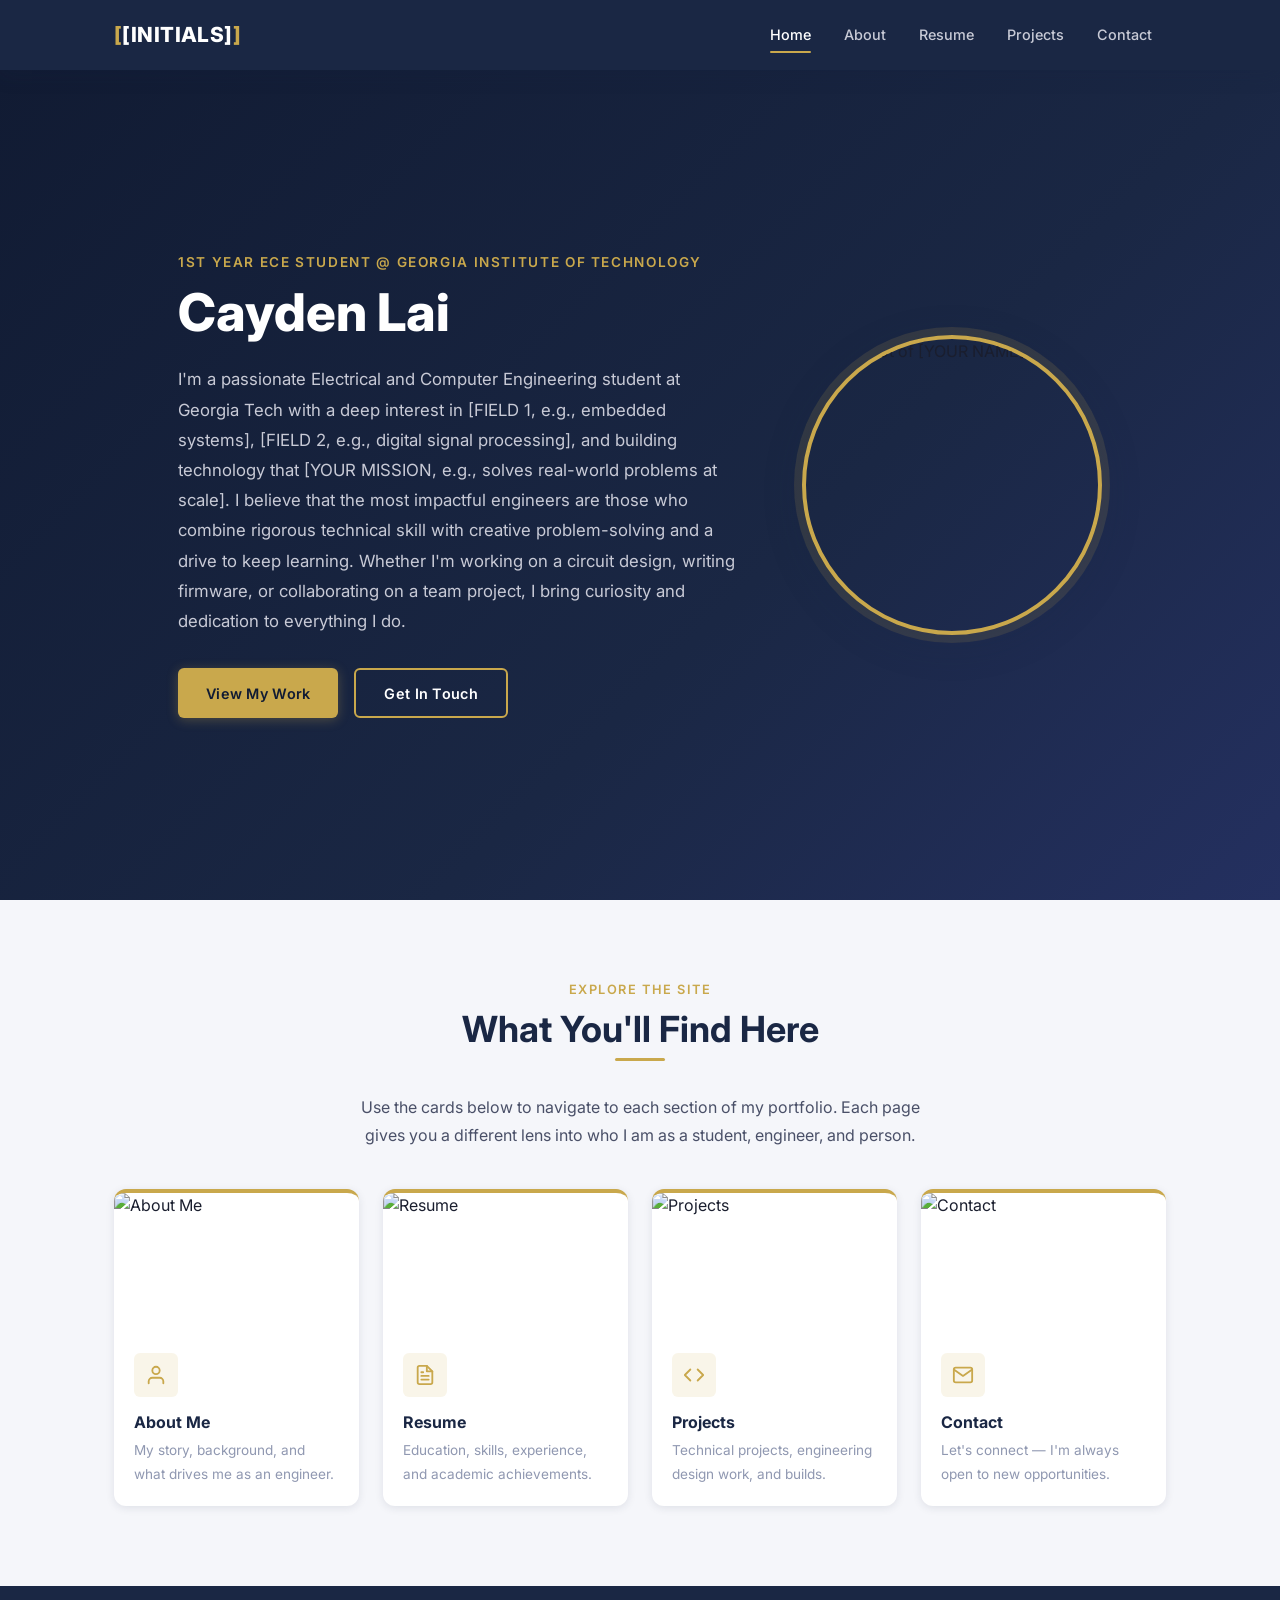
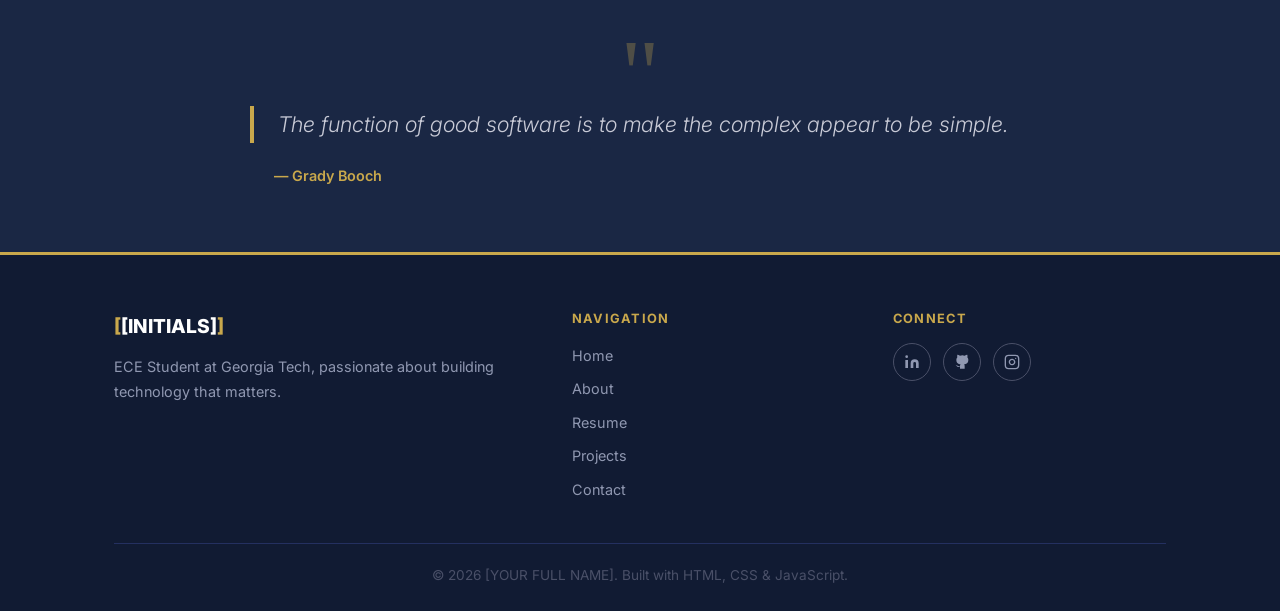
==== index.html @ 7c080c17 "Add personal info" ====
<!DOCTYPE html>
<html lang="en">
<head>
  <meta charset="UTF-8">
  <meta name="viewport" content="width=device-width, initial-scale=1.0">
  <meta name="description" content="[YOUR NAME] — Georgia Tech ECE Student Portfolio">
  <title>Home | [YOUR NAME]</title>
  <link rel="preconnect" href="https://fonts.googleapis.com">
  <link rel="preconnect" href="https://fonts.gstatic.com" crossorigin>
  <link href="https://fonts.googleapis.com/css2?family=Inter:wght@300;400;500;600;700;800&display=swap" rel="stylesheet">
  <link rel="stylesheet" href="styles.css">
</head>
<body>

  <!-- ========================================================
       HEADER / NAV (same on every page)
  ======================================================== -->
  <header class="site-header">
    <div class="container">
      <a href="index.html" class="nav-logo">
        <span class="logo-bracket">[</span>[INITIALS]<span class="logo-bracket">]</span>
      </a>
      <nav class="nav-menu" id="nav-menu" aria-label="Main navigation">
        <ul>
          <li><a href="index.html" class="active">Home</a></li>
          <li><a href="about.html">About</a></li>
          <li><a href="resume.html">Resume</a></li>
          <li><a href="projects.html">Projects</a></li>
          <li><a href="contact.html">Contact</a></li>
        </ul>
      </nav>
      <button class="hamburger-btn" id="hamburger-btn" aria-label="Toggle navigation" aria-expanded="false">
        <span></span>
        <span></span>
        <span></span>
      </button>
    </div>
  </header>

  <main>

    <!-- ========================================================
         HERO SECTION
    ======================================================== -->
    <section class="hero" aria-label="Introduction">
      <div class="container">
        <div class="hero-inner">

          <div class="hero-content reveal">
            <span class="eyebrow">1st Year ECE Student @ Georgia Institute of Technology</span>
            <h1>Cayden Lai</h1>
            <p class="hero-desc">
              I'm a passionate Electrical and Computer Engineering student at Georgia Tech with a deep interest in [FIELD 1, e.g., embedded systems], [FIELD 2, e.g., digital signal processing], and building technology that [YOUR MISSION, e.g., solves real-world problems at scale]. I believe that the most impactful engineers are those who combine rigorous technical skill with creative problem-solving and a drive to keep learning. Whether I'm working on a circuit design, writing firmware, or collaborating on a team project, I bring curiosity and dedication to everything I do.
            </p>
            <div class="hero-buttons">
              <a href="projects.html" class="btn-primary">View My Work</a>
              <a href="contact.html" class="btn-outline">Get In Touch</a>
            </div>
          </div>

          <div class="hero-image-wrap reveal">
            <!-- Replace the src below with your actual headshot photo -->
            <img
              src="https://placehold.co/320x320/1a2744/c9a84c?text=Photo"
              alt="Headshot of [YOUR NAME]"
              class="hero-headshot"
              width="300"
              height="300"
            >
          </div>

        </div>
      </div>
    </section>

    <!-- ========================================================
         QUICK NAV — Visual Table of Contents
    ======================================================== -->
    <section class="quick-nav section" aria-label="Site navigation overview">
      <div class="container">
        <div class="text-center">
          <span class="eyebrow">Explore the Site</span>
          <h2 class="section-title centered">What You'll Find Here</h2>
          <p style="max-width:560px; margin: 0 auto 0.5rem;">
            Use the cards below to navigate to each section of my portfolio. Each page gives you a different lens into who I am as a student, engineer, and person.
          </p>
        </div>

        <div class="quick-nav-grid">

          <a href="about.html" class="quick-nav-card reveal">
            <img src="https://placehold.co/400x200/1a2744/c9a84c?text=About+Me" alt="About Me" loading="lazy">
            <div class="quick-nav-card-body">
              <div class="card-icon">
                <svg viewBox="0 0 24 24" fill="none" stroke="currentColor" stroke-width="2" stroke-linecap="round" stroke-linejoin="round" aria-hidden="true">
                  <path d="M20 21v-2a4 4 0 0 0-4-4H8a4 4 0 0 0-4 4v2"/>
                  <circle cx="12" cy="7" r="4"/>
                </svg>
              </div>
              <h3>About Me</h3>
              <p>My story, background, and what drives me as an engineer.</p>
            </div>
          </a>

          <a href="resume.html" class="quick-nav-card reveal">
            <img src="https://placehold.co/400x200/c9a84c/1a2744?text=Resume" alt="Resume" loading="lazy">
            <div class="quick-nav-card-body">
              <div class="card-icon">
                <svg viewBox="0 0 24 24" fill="none" stroke="currentColor" stroke-width="2" stroke-linecap="round" stroke-linejoin="round" aria-hidden="true">
                  <path d="M14 2H6a2 2 0 0 0-2 2v16a2 2 0 0 0 2 2h12a2 2 0 0 0 2-2V8z"/>
                  <polyline points="14 2 14 8 20 8"/>
                  <line x1="16" y1="13" x2="8" y2="13"/>
                  <line x1="16" y1="17" x2="8" y2="17"/>
                  <polyline points="10 9 9 9 8 9"/>
                </svg>
              </div>
              <h3>Resume</h3>
              <p>Education, skills, experience, and academic achievements.</p>
            </div>
          </a>

          <a href="projects.html" class="quick-nav-card reveal">
            <img src="https://placehold.co/400x200/1a2744/c9a84c?text=Projects" alt="Projects" loading="lazy">
            <div class="quick-nav-card-body">
              <div class="card-icon">
                <svg viewBox="0 0 24 24" fill="none" stroke="currentColor" stroke-width="2" stroke-linecap="round" stroke-linejoin="round" aria-hidden="true">
                  <polyline points="16 18 22 12 16 6"/>
                  <polyline points="8 6 2 12 8 18"/>
                </svg>
              </div>
              <h3>Projects</h3>
              <p>Technical projects, engineering design work, and builds.</p>
            </div>
          </a>

          <a href="contact.html" class="quick-nav-card reveal">
            <img src="https://placehold.co/400x200/c9a84c/1a2744?text=Contact" alt="Contact" loading="lazy">
            <div class="quick-nav-card-body">
              <div class="card-icon">
                <svg viewBox="0 0 24 24" fill="none" stroke="currentColor" stroke-width="2" stroke-linecap="round" stroke-linejoin="round" aria-hidden="true">
                  <path d="M4 4h16c1.1 0 2 .9 2 2v12c0 1.1-.9 2-2 2H4c-1.1 0-2-.9-2-2V6c0-1.1.9-2 2-2z"/>
                  <polyline points="22,6 12,13 2,6"/>
                </svg>
              </div>
              <h3>Contact</h3>
              <p>Let's connect — I'm always open to new opportunities.</p>
            </div>
          </a>

        </div>
      </div>
    </section>

    <!-- ========================================================
         QUOTE SECTION
         Replace the quote below with your own favorite quote.
    ======================================================== -->
    <section class="quote-section" aria-label="Inspirational quote">
      <div class="container">
        <div class="quote-wrap reveal">
          <span class="quote-mark">"</span>
          <blockquote>
            <!-- [REPLACE WITH YOUR FAVORITE QUOTE] -->
            The function of good software is to make the complex appear to be simple.
          </blockquote>
          <!-- [REPLACE WITH QUOTE AUTHOR] -->
          <p class="quote-attribution">— Grady Booch</p>
        </div>
      </div>
    </section>

  </main>

  <!-- ========================================================
       FOOTER (same on every page)
  ======================================================== -->
  <footer class="site-footer">
    <div class="container">
      <div class="footer-grid">

        <div>
          <a href="index.html" class="footer-logo">
            <span style="color:var(--gold)">[</span>[INITIALS]<span style="color:var(--gold)">]</span>
          </a>
          <p class="footer-tagline">
            ECE Student at Georgia Tech, passionate about building technology that matters.
          </p>
        </div>

        <div class="footer-col">
          <h4>Navigation</h4>
          <ul>
            <li><a href="index.html">Home</a></li>
            <li><a href="about.html">About</a></li>
            <li><a href="resume.html">Resume</a></li>
            <li><a href="projects.html">Projects</a></li>
            <li><a href="contact.html">Contact</a></li>
          </ul>
        </div>

        <div class="footer-col">
          <h4>Connect</h4>
          <div class="footer-social-row">
            <!-- Replace # with your actual profile URLs -->
            <a href="https://linkedin.com/in/[LINKEDIN-HANDLE]" aria-label="LinkedIn Profile" target="_blank" rel="noopener">
              <svg viewBox="0 0 24 24" fill="currentColor" aria-hidden="true">
                <path d="M16 8a6 6 0 0 1 6 6v7h-4v-7a2 2 0 0 0-2-2 2 2 0 0 0-2 2v7h-4v-7a6 6 0 0 1 6-6z"/>
                <rect x="2" y="9" width="4" height="12"/>
                <circle cx="4" cy="4" r="2"/>
              </svg>
            </a>
            <a href="https://github.com/[GITHUB-USERNAME]" aria-label="GitHub Profile" target="_blank" rel="noopener">
              <svg viewBox="0 0 24 24" fill="currentColor" aria-hidden="true">
                <path d="M9 19c-5 1.5-5-2.5-7-3m14 6v-3.87a3.37 3.37 0 0 0-.94-2.61c3.14-.35 6.44-1.54 6.44-7A5.44 5.44 0 0 0 20 4.77 5.07 5.07 0 0 0 19.91 1S18.73.65 16 2.48a13.38 13.38 0 0 0-7 0C6.27.65 5.09 1 5.09 1A5.07 5.07 0 0 0 5 4.77a5.44 5.44 0 0 0-1.5 3.78c0 5.42 3.3 6.61 6.44 7A3.37 3.37 0 0 0 9 18.13V22"/>
              </svg>
            </a>
            <a href="https://instagram.com/[INSTAGRAM-HANDLE]" aria-label="Instagram Profile" target="_blank" rel="noopener">
              <svg viewBox="0 0 24 24" fill="none" stroke="currentColor" stroke-width="2" stroke-linecap="round" stroke-linejoin="round" aria-hidden="true">
                <rect x="2" y="2" width="20" height="20" rx="5" ry="5"/>
                <path d="M16 11.37A4 4 0 1 1 12.63 8 4 4 0 0 1 16 11.37z"/>
                <line x1="17.5" y1="6.5" x2="17.51" y2="6.5"/>
              </svg>
            </a>
          </div>
        </div>

      </div>
      <div class="footer-bottom">
        <p>&copy; <span id="footer-year"></span> [YOUR FULL NAME]. Built with HTML, CSS &amp; JavaScript.</p>
      </div>
    </div>
  </footer>

  <script src="script.js"></script>
</body>
</html>
---- styles.css ----
/* ============================================================
   ECE ePortfolio — styles.css
   Georgia Tech Navy + Gold Theme
   ============================================================ */

/* ============================================================
   1. RESET & BASE
   ============================================================ */
*, *::before, *::after {
  box-sizing: border-box;
  margin: 0;
  padding: 0;
}

html {
  scroll-behavior: smooth;
}

body {
  font-family: var(--font-main);
  background-color: var(--off-white);
  color: var(--text-dark);
  line-height: 1.6;
  font-size: 16px;
  -webkit-font-smoothing: antialiased;
}

img {
  max-width: 100%;
  display: block;
}

a {
  text-decoration: none;
  color: inherit;
}

ul {
  list-style: none;
}

button {
  cursor: pointer;
  border: none;
  background: none;
  font-family: var(--font-main);
}

/* ============================================================
   2. CSS CUSTOM PROPERTIES
   ============================================================ */
:root {
  --navy:       #1a2744;
  --navy-dark:  #111b33;
  --navy-light: #243060;
  --gold:       #c9a84c;
  --gold-light: #e2c06e;
  --gold-dark:  #a8892e;
  --white:      #ffffff;
  --off-white:  #f5f6fa;
  --gray-100:   #e8e9ef;
  --gray-300:   #c8cad6;
  --gray-400:   #9098b1;
  --gray-700:   #4a5068;
  --text-dark:  #1a1e2e;
  --error:      #d94f4f;
  --success:    #2e9e6b;

  --font-main:  'Inter', sans-serif;

  --shadow-sm:  0 2px 8px rgba(26, 39, 68, 0.10);
  --shadow-md:  0 4px 20px rgba(26, 39, 68, 0.15);
  --shadow-lg:  0 8px 40px rgba(26, 39, 68, 0.20);

  --radius-sm:  6px;
  --radius-md:  12px;
  --radius-lg:  20px;

  --transition: 0.25s ease;
  --max-width:  1100px;
  --header-h:   70px;
}

/* ============================================================
   3. TYPOGRAPHY SCALE
   ============================================================ */
h1, h2, h3, h4, h5, h6 {
  font-family: var(--font-main);
  line-height: 1.2;
  color: var(--navy);
  font-weight: 700;
}

h1 { font-size: clamp(2rem, 5vw, 3.25rem); }
h2 { font-size: clamp(1.5rem, 3vw, 2.25rem); }
h3 { font-size: clamp(1.2rem, 2.5vw, 1.6rem); }
h4 { font-size: 1.1rem; }

p {
  color: var(--gray-700);
  line-height: 1.75;
  margin-bottom: 1rem;
}

p:last-child { margin-bottom: 0; }

strong { color: var(--navy); font-weight: 600; }

small { font-size: 0.85rem; color: var(--gray-400); }

.eyebrow {
  font-size: 0.8rem;
  font-weight: 600;
  letter-spacing: 0.12em;
  text-transform: uppercase;
  color: var(--gold);
  display: block;
  margin-bottom: 0.5rem;
}

.section-title {
  position: relative;
  display: inline-block;
  padding-bottom: 0.6rem;
  margin-bottom: 2rem;
}

.section-title::after {
  content: '';
  position: absolute;
  left: 0;
  bottom: 0;
  width: 50px;
  height: 3px;
  background: var(--gold);
  border-radius: 2px;
}

.section-title.centered {
  display: block;
  text-align: center;
}

.section-title.centered::after {
  left: 50%;
  transform: translateX(-50%);
}

/* ============================================================
   4. LAYOUT UTILITIES
   ============================================================ */
.container {
  max-width: var(--max-width);
  margin: 0 auto;
  padding: 0 1.5rem;
}

.section {
  padding: 5rem 0;
}

.section-alt {
  background: var(--white);
}

.grid-2 {
  display: grid;
  grid-template-columns: repeat(2, 1fr);
  gap: 2rem;
}

.grid-3 {
  display: grid;
  grid-template-columns: repeat(3, 1fr);
  gap: 2rem;
}

.grid-4 {
  display: grid;
  grid-template-columns: repeat(4, 1fr);
  gap: 1.5rem;
}

.flex-center {
  display: flex;
  align-items: center;
  justify-content: center;
}

.text-center { text-align: center; }
.mt-1 { margin-top: 0.5rem; }
.mt-2 { margin-top: 1rem; }
.mt-3 { margin-top: 1.5rem; }
.mt-4 { margin-top: 2rem; }
.mb-2 { margin-bottom: 1rem; }
.mb-3 { margin-bottom: 1.5rem; }
.mb-4 { margin-bottom: 2rem; }

/* ============================================================
   5. HEADER & NAV
   ============================================================ */
.site-header {
  position: sticky;
  top: 0;
  z-index: 1000;
  background: var(--navy);
  height: var(--header-h);
  box-shadow: var(--shadow-md);
}

.site-header .container {
  display: flex;
  align-items: center;
  justify-content: space-between;
  height: 100%;
}

.nav-logo {
  font-size: 1.3rem;
  font-weight: 800;
  color: var(--white);
  letter-spacing: 0.02em;
}

.nav-logo .logo-bracket {
  color: var(--gold);
}

.nav-menu ul {
  display: flex;
  gap: 0.25rem;
}

.nav-menu a {
  display: block;
  padding: 0.5rem 0.9rem;
  color: var(--gray-300);
  font-size: 0.9rem;
  font-weight: 500;
  border-radius: var(--radius-sm);
  transition: color var(--transition), background var(--transition);
  position: relative;
}

.nav-menu a::after {
  content: '';
  position: absolute;
  bottom: 2px;
  left: 0.9rem;
  right: 0.9rem;
  height: 2px;
  background: var(--gold);
  transform: scaleX(0);
  transition: transform var(--transition);
  border-radius: 1px;
}

.nav-menu a:hover {
  color: var(--white);
}

.nav-menu a:hover::after,
.nav-menu a.active::after {
  transform: scaleX(1);
}

.nav-menu a.active {
  color: var(--white);
}

/* ============================================================
   6. HAMBURGER MENU
   ============================================================ */
.hamburger-btn {
  display: none;
  flex-direction: column;
  justify-content: center;
  gap: 5px;
  width: 38px;
  height: 38px;
  padding: 6px;
  border-radius: var(--radius-sm);
  transition: background var(--transition);
}

.hamburger-btn:hover {
  background: var(--navy-light);
}

.hamburger-btn span {
  display: block;
  width: 100%;
  height: 2px;
  background: var(--white);
  border-radius: 2px;
  transition: transform var(--transition), opacity var(--transition);
  transform-origin: center;
}

.hamburger-btn.is-active span:nth-child(1) {
  transform: translateY(7px) rotate(45deg);
}

.hamburger-btn.is-active span:nth-child(2) {
  opacity: 0;
  transform: scaleX(0);
}

.hamburger-btn.is-active span:nth-child(3) {
  transform: translateY(-7px) rotate(-45deg);
}

/* ============================================================
   7. FOOTER
   ============================================================ */
.site-footer {
  background: var(--navy-dark);
  border-top: 3px solid var(--gold);
  padding: 3.5rem 0 1.5rem;
  color: var(--gray-300);
}

.footer-grid {
  display: grid;
  grid-template-columns: 1.5fr 1fr 1fr;
  gap: 3rem;
  margin-bottom: 2.5rem;
}

.footer-logo {
  font-size: 1.2rem;
  font-weight: 800;
  color: var(--white);
  margin-bottom: 0.75rem;
  display: block;
}

.footer-tagline {
  font-size: 0.9rem;
  color: var(--gray-400);
  margin-bottom: 0;
}

.footer-col h4 {
  color: var(--gold);
  font-size: 0.8rem;
  letter-spacing: 0.1em;
  text-transform: uppercase;
  margin-bottom: 1rem;
}

.footer-col ul {
  display: flex;
  flex-direction: column;
  gap: 0.5rem;
}

.footer-col ul a {
  color: var(--gray-400);
  font-size: 0.9rem;
  transition: color var(--transition);
}

.footer-col ul a:hover {
  color: var(--gold);
}

.footer-social-row {
  display: flex;
  gap: 0.75rem;
}

.footer-social-row a {
  width: 38px;
  height: 38px;
  border-radius: 50%;
  border: 1px solid var(--gray-700);
  display: flex;
  align-items: center;
  justify-content: center;
  color: var(--gray-400);
  transition: border-color var(--transition), color var(--transition), background var(--transition), transform var(--transition);
}

.footer-social-row a:hover {
  border-color: var(--gold);
  color: var(--gold);
  transform: translateY(-2px);
}

.footer-social-row svg {
  width: 16px;
  height: 16px;
}

.footer-bottom {
  border-top: 1px solid var(--navy-light);
  padding-top: 1.25rem;
  text-align: center;
  font-size: 0.85rem;
  color: var(--gray-400);
}

/* ============================================================
   8. BUTTONS
   ============================================================ */
.btn-primary,
.btn-outline,
.btn-ghost {
  display: inline-flex;
  align-items: center;
  gap: 0.5rem;
  padding: 0.7rem 1.75rem;
  font-size: 0.9rem;
  font-weight: 600;
  border-radius: var(--radius-sm);
  transition: all var(--transition);
  letter-spacing: 0.02em;
}

.btn-primary {
  background: var(--gold);
  color: var(--navy-dark);
  box-shadow: 0 2px 12px rgba(201, 168, 76, 0.3);
}

.btn-primary:hover {
  background: var(--gold-light);
  transform: translateY(-2px);
  box-shadow: 0 4px 20px rgba(201, 168, 76, 0.4);
}

.btn-outline {
  background: transparent;
  color: var(--white);
  border: 2px solid var(--gold);
}

.btn-outline:hover {
  background: var(--gold);
  color: var(--navy-dark);
  transform: translateY(-2px);
}

.btn-outline.dark {
  color: var(--navy);
  border-color: var(--navy);
}

.btn-outline.dark:hover {
  background: var(--navy);
  color: var(--white);
}

.btn-ghost {
  background: transparent;
  color: var(--gold);
  padding-left: 0;
  padding-right: 0;
}

.btn-ghost:hover {
  color: var(--gold-light);
}

.btn-disabled {
  display: inline-flex;
  align-items: center;
  gap: 0.5rem;
  padding: 0.7rem 1.75rem;
  font-size: 0.9rem;
  font-weight: 600;
  border-radius: var(--radius-sm);
  background: var(--gray-100);
  color: var(--gray-400);
  cursor: not-allowed;
}

/* ============================================================
   9. PAGE SUB-HERO (inner pages)
   ============================================================ */
.page-hero {
  background: linear-gradient(135deg, var(--navy-dark) 0%, var(--navy) 60%, var(--navy-light) 100%);
  padding: 4.5rem 0 3.5rem;
  text-align: center;
}

.page-hero h1 {
  color: var(--white);
  margin-bottom: 0.75rem;
}

.page-hero .subtitle {
  color: var(--gray-300);
  font-size: 1.1rem;
  max-width: 600px;
  margin: 0 auto 1.5rem;
}

.breadcrumb {
  font-size: 0.85rem;
  color: var(--gray-400);
  margin-bottom: 1rem;
}

.breadcrumb a {
  color: var(--gold);
  transition: color var(--transition);
}

.breadcrumb a:hover { color: var(--gold-light); }

/* ============================================================
   10. HERO SECTION (homepage)
   ============================================================ */
.hero {
  background: linear-gradient(135deg, var(--navy-dark) 0%, var(--navy) 60%, var(--navy-light) 100%);
  min-height: calc(100vh - var(--header-h));
  display: flex;
  align-items: center;
  padding: 5rem 0;
}

.hero-inner {
  display: grid;
  grid-template-columns: 1fr auto;
  gap: 4rem;
  align-items: center;
}

.hero-content .eyebrow {
  font-size: 0.85rem;
}

.hero-content h1 {
  color: var(--white);
  margin-bottom: 1.25rem;
  font-weight: 800;
}

.hero-content .hero-desc {
  color: var(--gray-300);
  font-size: 1.05rem;
  max-width: 560px;
  margin-bottom: 2rem;
  line-height: 1.8;
}

.hero-buttons {
  display: flex;
  gap: 1rem;
  flex-wrap: wrap;
}

.hero-image-wrap {
  flex-shrink: 0;
}

.hero-headshot {
  width: 300px;
  height: 300px;
  border-radius: 50%;
  border: 4px solid var(--gold);
  box-shadow: var(--shadow-lg), 0 0 0 8px rgba(201, 168, 76, 0.15);
  object-fit: cover;
}

/* ============================================================
   11. CARDS
   ============================================================ */
.card {
  background: var(--white);
  border-radius: var(--radius-md);
  box-shadow: var(--shadow-sm);
  overflow: hidden;
  transition: transform var(--transition), box-shadow var(--transition);
}

.card:hover {
  transform: translateY(-5px);
  box-shadow: var(--shadow-md);
}

.card-top-accent {
  border-top: 4px solid var(--gold);
}

.card-img {
  width: 100%;
  height: 180px;
  object-fit: cover;
}

.card-body {
  padding: 1.5rem;
}

.card-icon {
  width: 44px;
  height: 44px;
  background: rgba(201, 168, 76, 0.12);
  border-radius: var(--radius-sm);
  display: flex;
  align-items: center;
  justify-content: center;
  margin-bottom: 1rem;
}

.card-icon svg {
  width: 22px;
  height: 22px;
  color: var(--gold);
}

.card h3 {
  margin-bottom: 0.5rem;
  font-size: 1.1rem;
}

.card p {
  font-size: 0.9rem;
  margin-bottom: 1rem;
}

.card-link {
  font-size: 0.875rem;
  font-weight: 600;
  color: var(--gold);
  display: inline-flex;
  align-items: center;
  gap: 0.3rem;
  transition: gap var(--transition), color var(--transition);
}

.card-link:hover {
  gap: 0.6rem;
  color: var(--gold-dark);
}

/* Featured card — horizontal layout */
.card-featured {
  display: grid;
  grid-template-columns: 45% 55%;
  border-radius: var(--radius-md);
  overflow: hidden;
  box-shadow: var(--shadow-md);
  transition: transform var(--transition), box-shadow var(--transition);
}

.card-featured:hover {
  transform: translateY(-4px);
  box-shadow: var(--shadow-lg);
}

.card-featured .card-featured-img {
  height: 100%;
  min-height: 420px;
  object-fit: cover;
}

.card-featured .card-body {
  padding: 2.5rem;
  display: flex;
  flex-direction: column;
  justify-content: flex-start;
}

/* Tags */
.tags {
  display: flex;
  flex-wrap: wrap;
  gap: 0.5rem;
  margin: 0.75rem 0 1.25rem;
}

.tag {
  background: var(--navy);
  color: var(--gold);
  font-size: 0.75rem;
  font-weight: 600;
  padding: 0.25rem 0.65rem;
  border-radius: var(--radius-sm);
  letter-spacing: 0.03em;
}

/* ============================================================
   12. QUICK NAV (homepage)
   ============================================================ */
.quick-nav {
  padding: 5rem 0;
  background: var(--off-white);
}

.quick-nav-grid {
  display: grid;
  grid-template-columns: repeat(4, 1fr);
  gap: 1.5rem;
  margin-top: 2.5rem;
}

.quick-nav-card {
  background: var(--white);
  border-radius: var(--radius-md);
  border-top: 4px solid var(--gold);
  box-shadow: var(--shadow-sm);
  overflow: hidden;
  transition: transform var(--transition), box-shadow var(--transition);
  text-decoration: none;
  display: flex;
  flex-direction: column;
}

.quick-nav-card:hover {
  transform: translateY(-6px);
  box-shadow: var(--shadow-md);
}

.quick-nav-card img {
  width: 100%;
  height: 140px;
  object-fit: cover;
}

.quick-nav-card-body {
  padding: 1.25rem;
  flex: 1;
}

.quick-nav-card-body h3 {
  font-size: 1rem;
  margin-bottom: 0.4rem;
  color: var(--navy);
}

.quick-nav-card-body p {
  font-size: 0.85rem;
  color: var(--gray-400);
  margin: 0;
}

/* ============================================================
   13. QUOTE SECTION
   ============================================================ */
.quote-section {
  background: var(--navy);
  padding: 4rem 0;
}

.quote-wrap {
  max-width: 780px;
  margin: 0 auto;
  text-align: center;
  position: relative;
}

.quote-mark {
  font-size: 6rem;
  line-height: 0.5;
  color: var(--gold);
  opacity: 0.3;
  font-family: Georgia, serif;
  display: block;
  margin-bottom: 0.5rem;
}

.quote-wrap blockquote {
  font-size: clamp(1.05rem, 2.5vw, 1.35rem);
  font-style: italic;
  color: var(--gray-300);
  font-weight: 300;
  line-height: 1.7;
  margin-bottom: 1.25rem;
  border-left: 4px solid var(--gold);
  padding-left: 1.5rem;
  text-align: left;
}

.quote-attribution {
  color: var(--gold);
  font-size: 0.9rem;
  font-weight: 600;
  text-align: left;
  padding-left: 1.5rem;
}

/* ============================================================
   14. TIMELINE
   ============================================================ */
.timeline {
  position: relative;
  max-width: 860px;
  margin: 3rem auto 0;
  padding: 0 1rem;
}

.timeline::before {
  content: '';
  position: absolute;
  left: 50%;
  top: 0;
  bottom: 0;
  width: 2px;
  background: var(--gray-100);
  transform: translateX(-50%);
}

.timeline-item {
  display: flex;
  justify-content: flex-end;
  padding-right: calc(50% + 2.5rem);
  margin-bottom: 3rem;
  position: relative;
}

.timeline-item:nth-child(even) {
  justify-content: flex-start;
  padding-right: 0;
  padding-left: calc(50% + 2.5rem);
}

.timeline-dot {
  position: absolute;
  left: 50%;
  top: 1.25rem;
  transform: translateX(-50%);
  width: 20px;
  height: 20px;
  border-radius: 50%;
  background: var(--gold);
  border: 3px solid var(--white);
  box-shadow: 0 0 0 3px var(--gold);
  z-index: 1;
}

.timeline-card {
  background: var(--white);
  border-radius: var(--radius-md);
  padding: 1.5rem;
  box-shadow: var(--shadow-sm);
  max-width: 380px;
  width: 100%;
  transition: box-shadow var(--transition), transform var(--transition);
}

.timeline-card:hover {
  box-shadow: var(--shadow-md);
  transform: translateY(-2px);
}

.timeline-date {
  font-size: 0.8rem;
  font-weight: 700;
  color: var(--gold);
  letter-spacing: 0.05em;
  text-transform: uppercase;
  margin-bottom: 0.4rem;
}

.timeline-card h3 {
  font-size: 1rem;
  margin-bottom: 0.5rem;
  color: var(--navy);
}

.timeline-card p {
  font-size: 0.875rem;
  margin: 0;
}

/* ============================================================
   15. CAREER GOALS
   ============================================================ */
.goals-grid {
  display: grid;
  grid-template-columns: 1fr 1fr;
  gap: 2rem;
  margin-top: 2.5rem;
}

.goals-card {
  background: var(--white);
  border-radius: var(--radius-md);
  padding: 2rem;
  box-shadow: var(--shadow-sm);
  border-top: 4px solid var(--gold);
}

.goals-card.secondary {
  border-top-color: var(--navy);
}

.goals-card h3 {
  margin-bottom: 1.25rem;
  font-size: 1.15rem;
}

.goals-card ul {
  display: flex;
  flex-direction: column;
  gap: 0.75rem;
}

.goals-card ul li {
  display: flex;
  gap: 0.75rem;
  align-items: flex-start;
  font-size: 0.9rem;
  color: var(--gray-700);
  line-height: 1.6;
}

.goals-card ul li::before {
  content: '▸';
  color: var(--gold);
  font-size: 0.8rem;
  flex-shrink: 0;
  margin-top: 3px;
}

/* ============================================================
   16. ABOUT — MY STORY
   ============================================================ */
.story-grid {
  display: grid;
  grid-template-columns: 380px 1fr;
  gap: 4rem;
  align-items: start;
}

.story-img {
  width: 100%;
  border-radius: var(--radius-md);
  box-shadow: var(--shadow-md);
  position: sticky;
  top: calc(var(--header-h) + 2rem);
}

/* ============================================================
   17. RESUME LAYOUT
   ============================================================ */
.resume-download-bar {
  display: flex;
  justify-content: center;
  gap: 1rem;
  margin-top: 1.5rem;
}

.resume-paper {
  max-width: 860px;
  margin: 3rem auto;
  background: var(--white);
  border-radius: var(--radius-md);
  box-shadow: var(--shadow-md);
  padding: 3rem 3.5rem;
}

.resume-header-block {
  text-align: center;
  padding-bottom: 1.5rem;
  margin-bottom: 2rem;
  border-bottom: 2px solid var(--gray-100);
}

.resume-header-block h1 {
  font-size: 2rem;
  color: var(--navy);
  margin-bottom: 0.4rem;
}

.resume-header-block .resume-contact-line {
  font-size: 0.9rem;
  color: var(--gray-400);
  display: flex;
  gap: 1.25rem;
  justify-content: center;
  flex-wrap: wrap;
}

.resume-header-block .resume-contact-line a {
  color: var(--navy);
  transition: color var(--transition);
}

.resume-header-block .resume-contact-line a:hover {
  color: var(--gold-dark);
}

.resume-section {
  margin-bottom: 2rem;
}

.resume-section-title {
  font-size: 0.8rem;
  font-weight: 700;
  letter-spacing: 0.12em;
  text-transform: uppercase;
  color: var(--navy);
  border-bottom: 2px solid var(--navy);
  padding-bottom: 0.3rem;
  margin-bottom: 1.25rem;
}

.resume-entry {
  margin-bottom: 1.25rem;
}

.resume-entry-header {
  display: flex;
  justify-content: space-between;
  align-items: flex-start;
  margin-bottom: 0.3rem;
  flex-wrap: wrap;
  gap: 0.25rem;
}

.resume-entry-title {
  font-weight: 700;
  color: var(--navy);
  font-size: 0.95rem;
}

.resume-entry-org {
  font-weight: 500;
  color: var(--gray-700);
  font-size: 0.9rem;
}

.resume-entry-date {
  font-size: 0.85rem;
  color: var(--gray-400);
  white-space: nowrap;
}

.resume-entry ul {
  margin-top: 0.5rem;
  padding-left: 1rem;
  display: flex;
  flex-direction: column;
  gap: 0.35rem;
}

.resume-entry ul li {
  font-size: 0.875rem;
  color: var(--gray-700);
  line-height: 1.6;
  list-style: disc;
}

.skills-grid {
  display: grid;
  grid-template-columns: repeat(2, 1fr);
  gap: 0.75rem 2rem;
}

.skill-row {
  display: flex;
  gap: 0.5rem;
  font-size: 0.875rem;
}

.skill-label {
  font-weight: 600;
  color: var(--navy);
  white-space: nowrap;
  min-width: 90px;
}

.skill-value {
  color: var(--gray-700);
}

/* Sticky mobile download */
.resume-sticky-download {
  display: none;
  position: fixed;
  bottom: 1.5rem;
  right: 1.5rem;
  z-index: 100;
}

/* ============================================================
   18. FORMS
   ============================================================ */
.form-group {
  margin-bottom: 1.25rem;
}

.form-row {
  display: grid;
  grid-template-columns: 1fr 1fr;
  gap: 1rem;
}

label {
  display: block;
  font-size: 0.875rem;
  font-weight: 600;
  color: var(--navy);
  margin-bottom: 0.4rem;
}

input[type="text"],
input[type="email"],
textarea,
select {
  width: 100%;
  padding: 0.7rem 1rem;
  border: 2px solid var(--gray-100);
  border-radius: var(--radius-sm);
  font-family: var(--font-main);
  font-size: 0.9rem;
  color: var(--text-dark);
  background: var(--white);
  transition: border-color var(--transition), box-shadow var(--transition);
  outline: none;
}

input[type="text"]:focus,
input[type="email"]:focus,
textarea:focus {
  border-color: var(--gold);
  box-shadow: 0 0 0 3px rgba(201, 168, 76, 0.15);
}

input.error,
textarea.error {
  border-color: var(--error);
}

.field-error {
  color: var(--error);
  font-size: 0.8rem;
  margin-top: 0.3rem;
  display: none;
}

.field-error.visible {
  display: block;
}

textarea {
  resize: vertical;
  min-height: 140px;
}

.form-success {
  background: rgba(46, 158, 107, 0.08);
  border: 1px solid var(--success);
  border-radius: var(--radius-md);
  padding: 2rem;
  text-align: center;
}

.form-success h3 {
  color: var(--success);
  margin-bottom: 0.5rem;
}

.form-success p {
  font-size: 0.95rem;
  margin: 0;
}

.form-disclaimer {
  font-size: 0.8rem;
  color: var(--gray-400);
  font-style: italic;
  margin-bottom: 1.5rem;
  padding: 0.75rem 1rem;
  background: var(--off-white);
  border-radius: var(--radius-sm);
  border-left: 3px solid var(--gray-300);
}

/* ============================================================
   19. CONTACT PAGE
   ============================================================ */
.contact-grid {
  display: grid;
  grid-template-columns: 380px 1fr;
  gap: 4rem;
  align-items: start;
}

.contact-info-block {
  background: var(--white);
  border-radius: var(--radius-md);
  padding: 2.5rem;
  box-shadow: var(--shadow-sm);
  border-top: 4px solid var(--gold);
}

.contact-info-block h3 {
  margin-bottom: 1.5rem;
}

.contact-detail {
  display: flex;
  gap: 1rem;
  align-items: flex-start;
  margin-bottom: 1rem;
}

.contact-detail svg {
  width: 20px;
  height: 20px;
  color: var(--gold);
  flex-shrink: 0;
  margin-top: 2px;
}

.contact-detail-text {
  font-size: 0.9rem;
}

.contact-detail-label {
  font-size: 0.75rem;
  text-transform: uppercase;
  letter-spacing: 0.08em;
  color: var(--gray-400);
  font-weight: 600;
  margin-bottom: 0.1rem;
}

.contact-detail-value {
  color: var(--navy);
  font-weight: 500;
}

.contact-detail-value a {
  color: var(--navy);
  transition: color var(--transition);
}

.contact-detail-value a:hover {
  color: var(--gold-dark);
}

.social-icons-section {
  margin-top: 2rem;
  padding-top: 2rem;
  border-top: 1px solid var(--gray-100);
}

.social-icons-section h4 {
  font-size: 0.8rem;
  text-transform: uppercase;
  letter-spacing: 0.1em;
  color: var(--gray-400);
  margin-bottom: 1rem;
}

.social-icons-row {
  display: flex;
  gap: 0.75rem;
}

.social-icon-btn {
  width: 48px;
  height: 48px;
  border-radius: 50%;
  border: 2px solid var(--gray-100);
  display: flex;
  align-items: center;
  justify-content: center;
  color: var(--gray-700);
  transition: all var(--transition);
}

.social-icon-btn:hover {
  border-color: var(--gold);
  background: var(--navy);
  color: var(--white);
  transform: translateY(-3px);
  box-shadow: var(--shadow-sm);
}

.social-icon-btn svg {
  width: 20px;
  height: 20px;
}

.contact-form-block {
  background: var(--white);
  border-radius: var(--radius-md);
  padding: 2.5rem;
  box-shadow: var(--shadow-sm);
}

.contact-form-block h3 {
  margin-bottom: 1.25rem;
}

/* ============================================================
   20. PROJECTS PAGE
   ============================================================ */
.discovery-section {
  padding: 4rem 0;
  background: var(--off-white);
}

.discovery-label {
  text-align: center;
  margin-bottom: 2rem;
}

.projects-section {
  padding: 4rem 0;
  background: var(--white);
}

.project-subheading {
  font-size: 0.95rem;
  font-weight: 700;
  color: var(--navy);
  margin-top: 1.25rem;
  margin-bottom: 0.5rem;
}

.project-body p {
  font-size: 0.9rem;
}

/* ============================================================
   21. SCROLL REVEAL ANIMATIONS
   ============================================================ */
.reveal {
  opacity: 0;
  transform: translateY(24px);
  transition: opacity 0.55s ease, transform 0.55s ease;
}

.reveal.revealed {
  opacity: 1;
  transform: translateY(0);
}

.reveal-left {
  opacity: 0;
  transform: translateX(-24px);
  transition: opacity 0.55s ease, transform 0.55s ease;
}

.reveal-left.revealed {
  opacity: 1;
  transform: translateX(0);
}

/* ============================================================
   22. RESPONSIVE — 768px BREAKPOINT
   ============================================================ */
@media (max-width: 768px) {

  /* Header / hamburger */
  .hamburger-btn {
    display: flex;
  }

  .nav-menu {
    position: fixed;
    top: var(--header-h);
    left: 0;
    right: 0;
    background: var(--navy-dark);
    padding: 1.5rem;
    transform: translateY(-110%);
    opacity: 0;
    transition: transform 0.3s ease, opacity 0.3s ease;
    z-index: 999;
    border-bottom: 3px solid var(--gold);
  }

  .nav-menu.nav-open {
    transform: translateY(0);
    opacity: 1;
  }

  .nav-menu ul {
    flex-direction: column;
    gap: 0.25rem;
  }

  .nav-menu a {
    font-size: 1rem;
    padding: 0.75rem 1rem;
    border-radius: var(--radius-sm);
  }

  .nav-menu a::after { display: none; }

  /* Hero */
  .hero-inner {
    grid-template-columns: 1fr;
    text-align: center;
    gap: 2.5rem;
  }

  .hero-image-wrap {
    order: -1;
    display: flex;
    justify-content: center;
  }

  .hero-headshot {
    width: 200px;
    height: 200px;
  }

  .hero-buttons {
    justify-content: center;
  }

  .hero-content .hero-desc {
    margin: 0 auto 2rem;
  }

  /* Quick nav */
  .quick-nav-grid {
    grid-template-columns: repeat(2, 1fr);
  }

  /* Grids */
  .grid-2, .grid-3, .grid-4 {
    grid-template-columns: 1fr;
  }

  /* Story */
  .story-grid {
    grid-template-columns: 1fr;
  }

  .story-img {
    max-width: 320px;
    margin: 0 auto;
    position: static;
  }

  /* Timeline */
  .timeline::before {
    left: 18px;
  }

  .timeline-item,
  .timeline-item:nth-child(even) {
    justify-content: flex-start;
    padding-right: 0;
    padding-left: 3.5rem;
  }

  .timeline-dot {
    left: 18px;
  }

  .timeline-card {
    max-width: 100%;
  }

  /* Goals */
  .goals-grid {
    grid-template-columns: 1fr;
  }

  /* Featured card */
  .card-featured {
    grid-template-columns: 1fr;
  }

  .card-featured .card-featured-img {
    min-height: 240px;
  }

  .card-featured .card-body {
    padding: 1.75rem;
  }

  /* Resume */
  .resume-paper {
    padding: 1.5rem;
  }

  .resume-sticky-download {
    display: block;
  }

  /* Contact */
  .contact-grid {
    grid-template-columns: 1fr;
  }

  /* Footer */
  .footer-grid {
    grid-template-columns: 1fr;
    gap: 2rem;
  }

  /* Form row */
  .form-row {
    grid-template-columns: 1fr;
  }
}

/* ============================================================
   23. RESPONSIVE — 480px BREAKPOINT
   ============================================================ */
@media (max-width: 480px) {
  .quick-nav-grid {
    grid-template-columns: 1fr;
  }

  .hero-headshot {
    width: 160px;
    height: 160px;
  }

  .resume-paper {
    padding: 1.25rem 1rem;
  }

  .resume-entry-header {
    flex-direction: column;
  }

  .skills-grid {
    grid-template-columns: 1fr;
  }
}
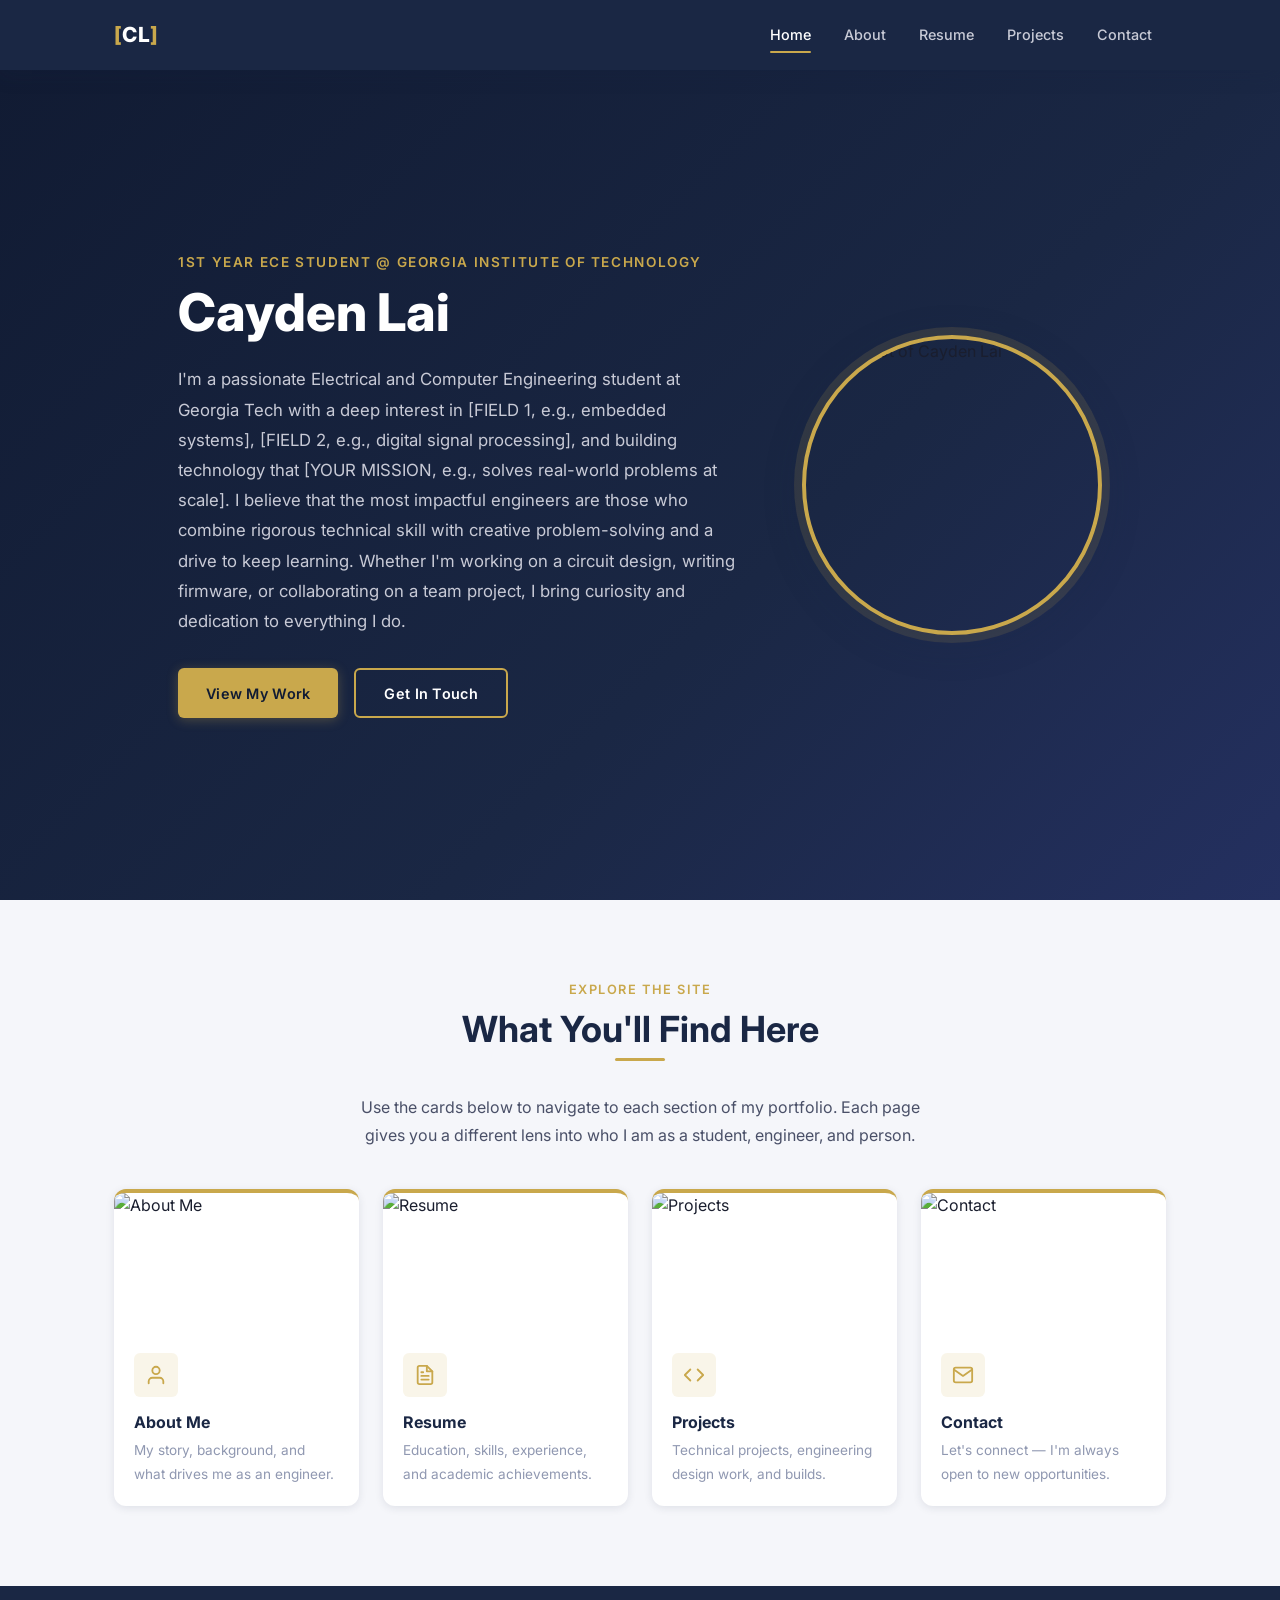
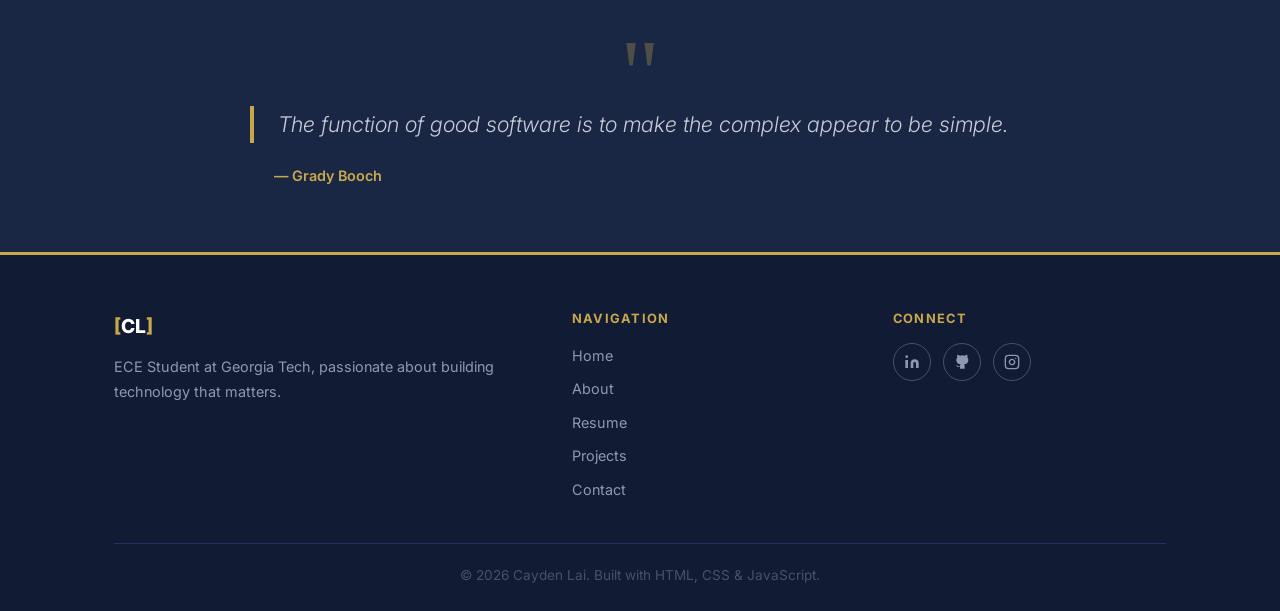
==== commit 3a15941f: "Replace name and initials placeholders with Cayden Lai / CL" ====
--- a/index.html
+++ b/index.html
@@ -3,8 +3,8 @@
 <head>
   <meta charset="UTF-8">
   <meta name="viewport" content="width=device-width, initial-scale=1.0">
-  <meta name="description" content="[YOUR NAME] — Georgia Tech ECE Student Portfolio">
-  <title>Home | [YOUR NAME]</title>
+  <meta name="description" content="Cayden Lai — Georgia Tech Computer Engineering Student Portfolio">
+  <title>Home | Cayden Lai</title>
   <link rel="preconnect" href="https://fonts.googleapis.com">
   <link rel="preconnect" href="https://fonts.gstatic.com" crossorigin>
   <link href="https://fonts.googleapis.com/css2?family=Inter:wght@300;400;500;600;700;800&display=swap" rel="stylesheet">
@@ -18,7 +18,7 @@
   <header class="site-header">
     <div class="container">
       <a href="index.html" class="nav-logo">
-        <span class="logo-bracket">[</span>[INITIALS]<span class="logo-bracket">]</span>
+        <span class="logo-bracket">[</span>CL<span class="logo-bracket">]</span>
       </a>
       <nav class="nav-menu" id="nav-menu" aria-label="Main navigation">
         <ul>
@@ -62,7 +62,7 @@
             <!-- Replace the src below with your actual headshot photo -->
             <img
               src="https://placehold.co/320x320/1a2744/c9a84c?text=Photo"
-              alt="Headshot of [YOUR NAME]"
+              alt="Headshot of Cayden Lai"
               class="hero-headshot"
               width="300"
               height="300"
@@ -180,7 +180,7 @@
 
         <div>
           <a href="index.html" class="footer-logo">
-            <span style="color:var(--gold)">[</span>[INITIALS]<span style="color:var(--gold)">]</span>
+            <span style="color:var(--gold)">[</span>CL<span style="color:var(--gold)">]</span>
           </a>
           <p class="footer-tagline">
             ECE Student at Georgia Tech, passionate about building technology that matters.
@@ -202,19 +202,19 @@
           <h4>Connect</h4>
           <div class="footer-social-row">
             <!-- Replace # with your actual profile URLs -->
-            <a href="https://linkedin.com/in/[LINKEDIN-HANDLE]" aria-label="LinkedIn Profile" target="_blank" rel="noopener">
+            <a href="https://www.linkedin.com/in/cayden-lai-792b3b358/" aria-label="LinkedIn Profile" target="_blank" rel="noopener">
               <svg viewBox="0 0 24 24" fill="currentColor" aria-hidden="true">
                 <path d="M16 8a6 6 0 0 1 6 6v7h-4v-7a2 2 0 0 0-2-2 2 2 0 0 0-2 2v7h-4v-7a6 6 0 0 1 6-6z"/>
                 <rect x="2" y="9" width="4" height="12"/>
                 <circle cx="4" cy="4" r="2"/>
               </svg>
             </a>
-            <a href="https://github.com/[GITHUB-USERNAME]" aria-label="GitHub Profile" target="_blank" rel="noopener">
+            <a href="https://github.com/Caydenl10" aria-label="GitHub Profile" target="_blank" rel="noopener">
               <svg viewBox="0 0 24 24" fill="currentColor" aria-hidden="true">
                 <path d="M9 19c-5 1.5-5-2.5-7-3m14 6v-3.87a3.37 3.37 0 0 0-.94-2.61c3.14-.35 6.44-1.54 6.44-7A5.44 5.44 0 0 0 20 4.77 5.07 5.07 0 0 0 19.91 1S18.73.65 16 2.48a13.38 13.38 0 0 0-7 0C6.27.65 5.09 1 5.09 1A5.07 5.07 0 0 0 5 4.77a5.44 5.44 0 0 0-1.5 3.78c0 5.42 3.3 6.61 6.44 7A3.37 3.37 0 0 0 9 18.13V22"/>
               </svg>
             </a>
-            <a href="https://instagram.com/[INSTAGRAM-HANDLE]" aria-label="Instagram Profile" target="_blank" rel="noopener">
+            <a href="https://www.instagram.com/caydenl10/" aria-label="Instagram Profile" target="_blank" rel="noopener">
               <svg viewBox="0 0 24 24" fill="none" stroke="currentColor" stroke-width="2" stroke-linecap="round" stroke-linejoin="round" aria-hidden="true">
                 <rect x="2" y="2" width="20" height="20" rx="5" ry="5"/>
                 <path d="M16 11.37A4 4 0 1 1 12.63 8 4 4 0 0 1 16 11.37z"/>
@@ -226,7 +226,7 @@
 
       </div>
       <div class="footer-bottom">
-        <p>&copy; <span id="footer-year"></span> [YOUR FULL NAME]. Built with HTML, CSS &amp; JavaScript.</p>
+        <p>&copy; <span id="footer-year"></span> Cayden Lai. Built with HTML, CSS &amp; JavaScript.</p>
       </div>
     </div>
   </footer>
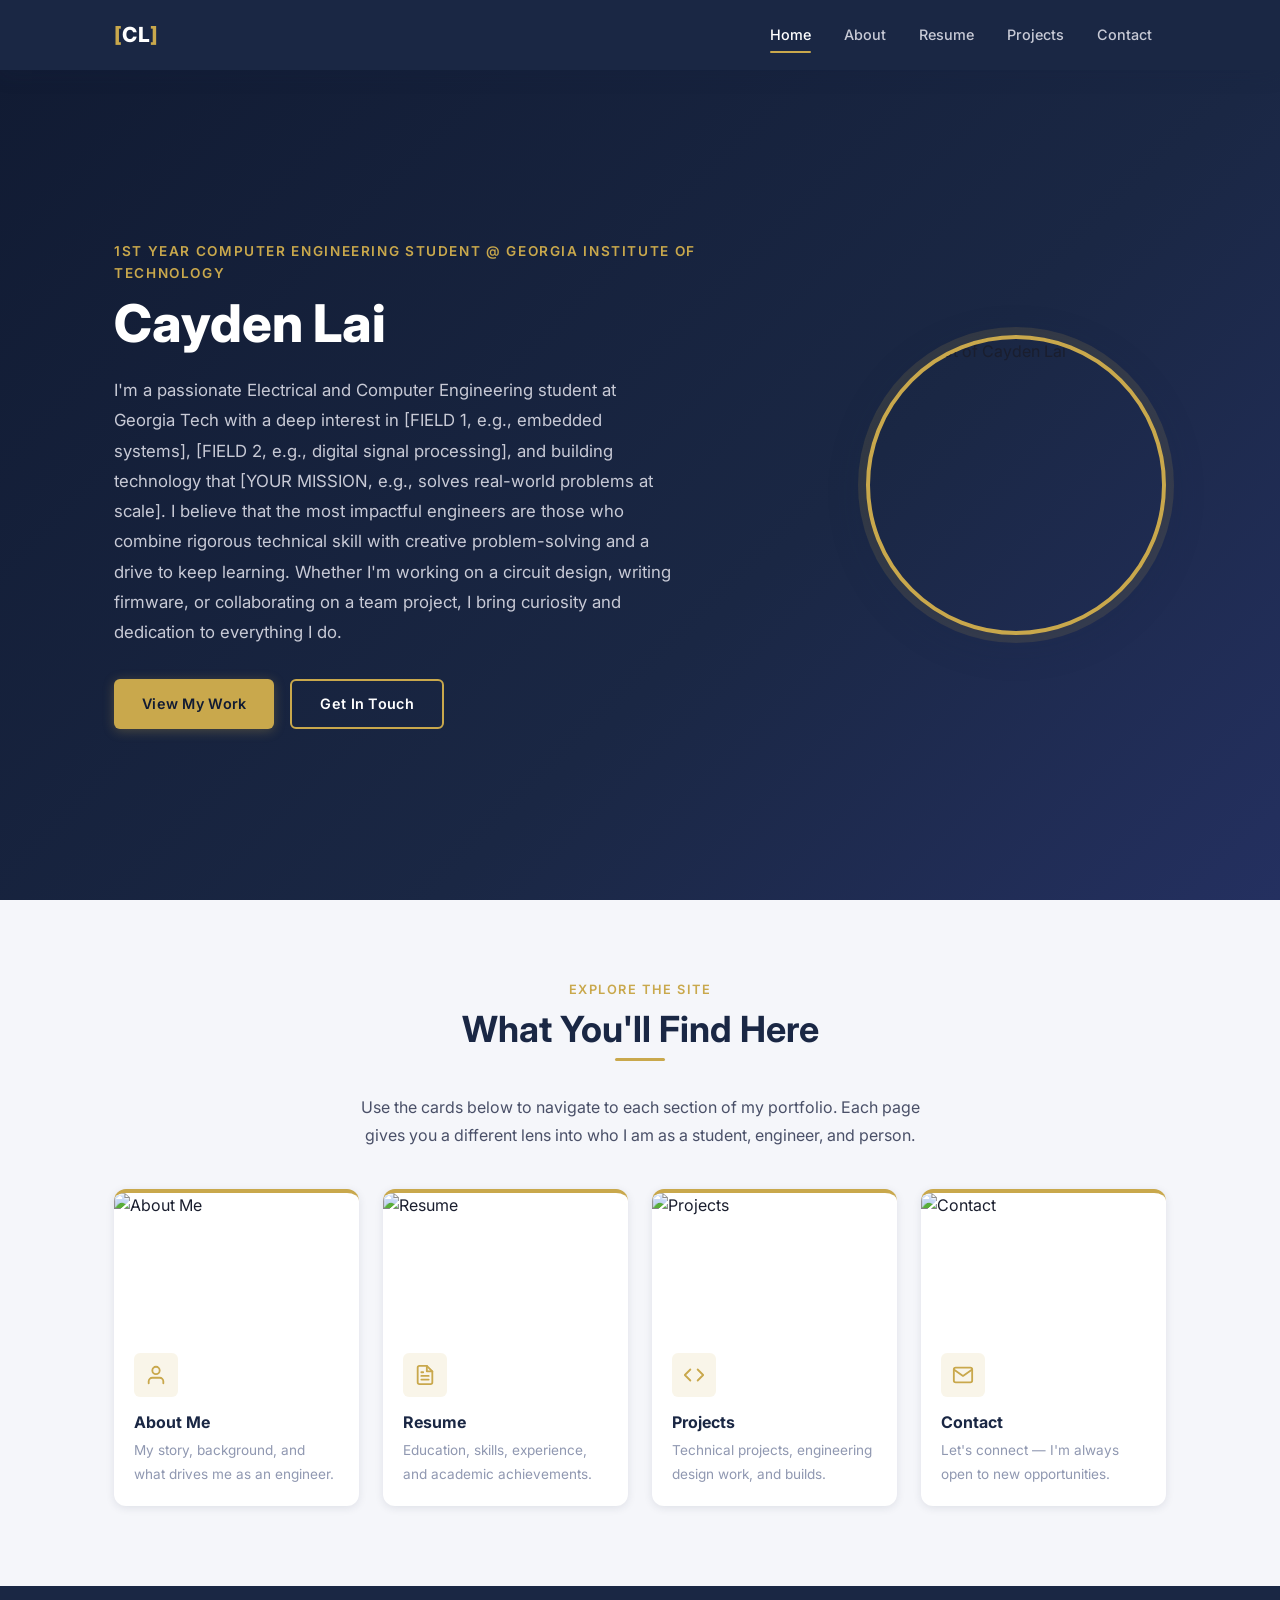
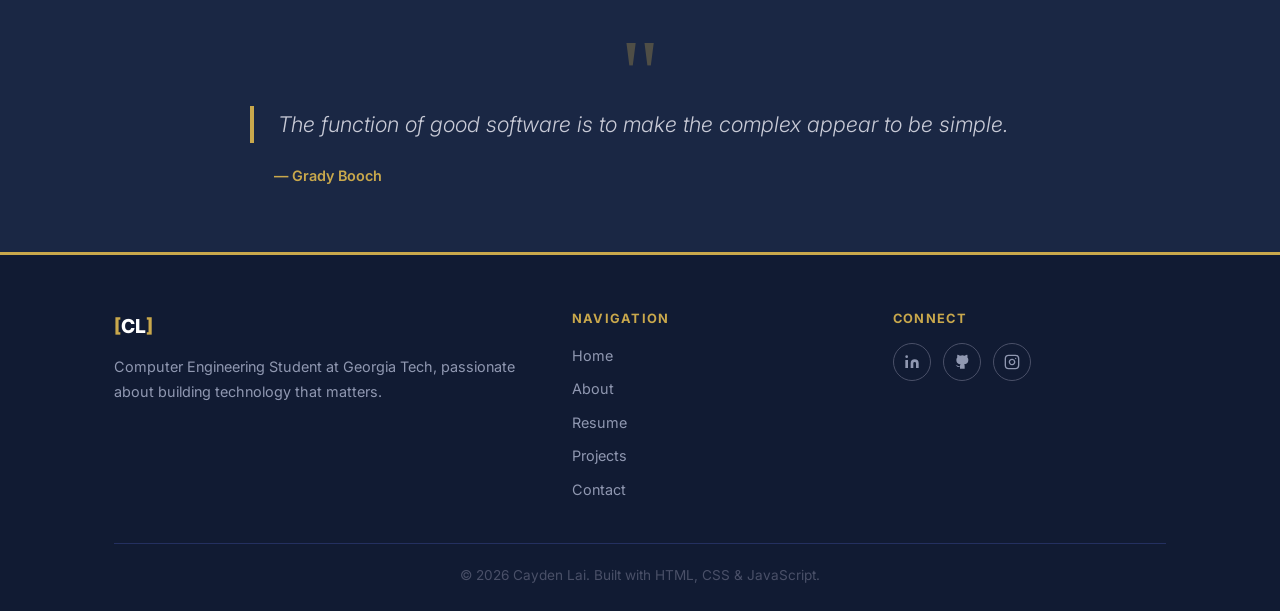
==== commit ad43bc84: "Change to CompE" ====
--- a/index.html
+++ b/index.html
@@ -47,7 +47,7 @@
         <div class="hero-inner">
 
           <div class="hero-content reveal">
-            <span class="eyebrow">1st Year ECE Student @ Georgia Institute of Technology</span>
+            <span class="eyebrow">1st Year Computer Engineering Student @ Georgia Institute of Technology</span>
             <h1>Cayden Lai</h1>
             <p class="hero-desc">
               I'm a passionate Electrical and Computer Engineering student at Georgia Tech with a deep interest in [FIELD 1, e.g., embedded systems], [FIELD 2, e.g., digital signal processing], and building technology that [YOUR MISSION, e.g., solves real-world problems at scale]. I believe that the most impactful engineers are those who combine rigorous technical skill with creative problem-solving and a drive to keep learning. Whether I'm working on a circuit design, writing firmware, or collaborating on a team project, I bring curiosity and dedication to everything I do.
@@ -183,7 +183,7 @@
             <span style="color:var(--gold)">[</span>CL<span style="color:var(--gold)">]</span>
           </a>
           <p class="footer-tagline">
-            ECE Student at Georgia Tech, passionate about building technology that matters.
+            Computer Engineering Student at Georgia Tech, passionate about building technology that matters.
           </p>
         </div>
 
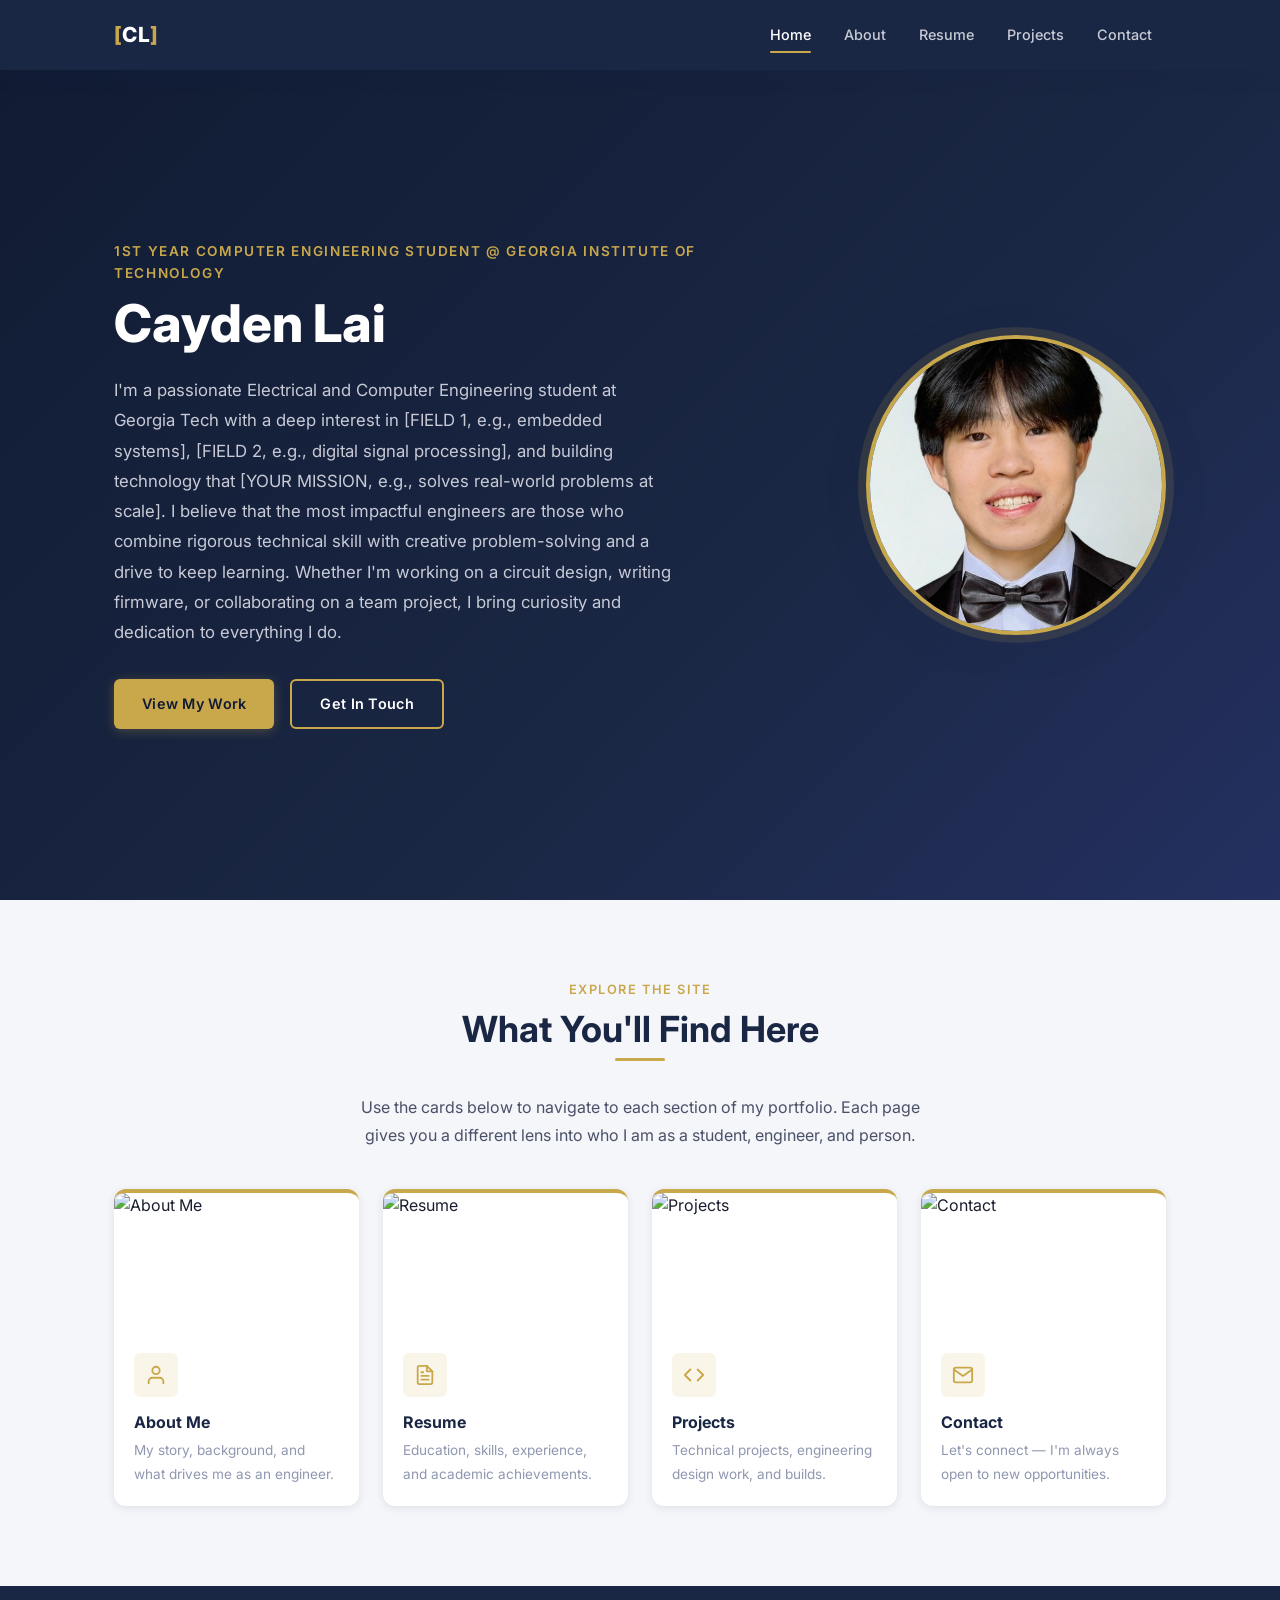
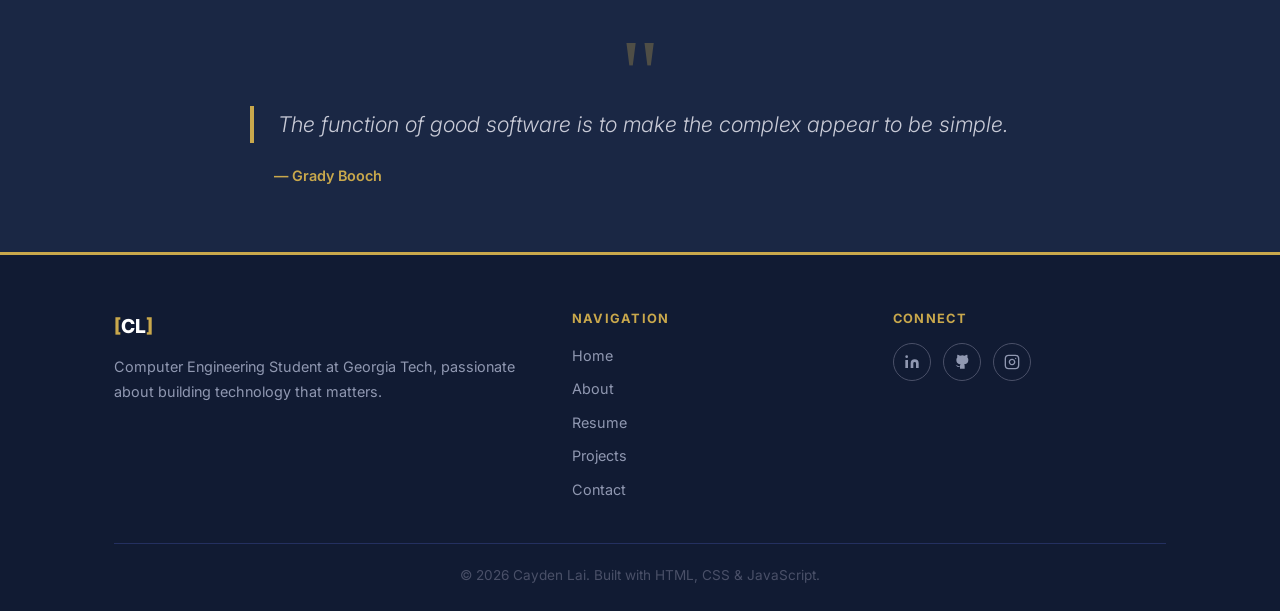
==== commit e093ed3d: "Add headshot photo to About page" ====
--- a/index.html
+++ b/index.html
@@ -61,7 +61,7 @@
           <div class="hero-image-wrap reveal">
             <!-- Replace the src below with your actual headshot photo -->
             <img
-              src="https://placehold.co/320x320/1a2744/c9a84c?text=Photo"
+              src="headshot.jpeg"
               alt="Headshot of Cayden Lai"
               class="hero-headshot"
               width="300"
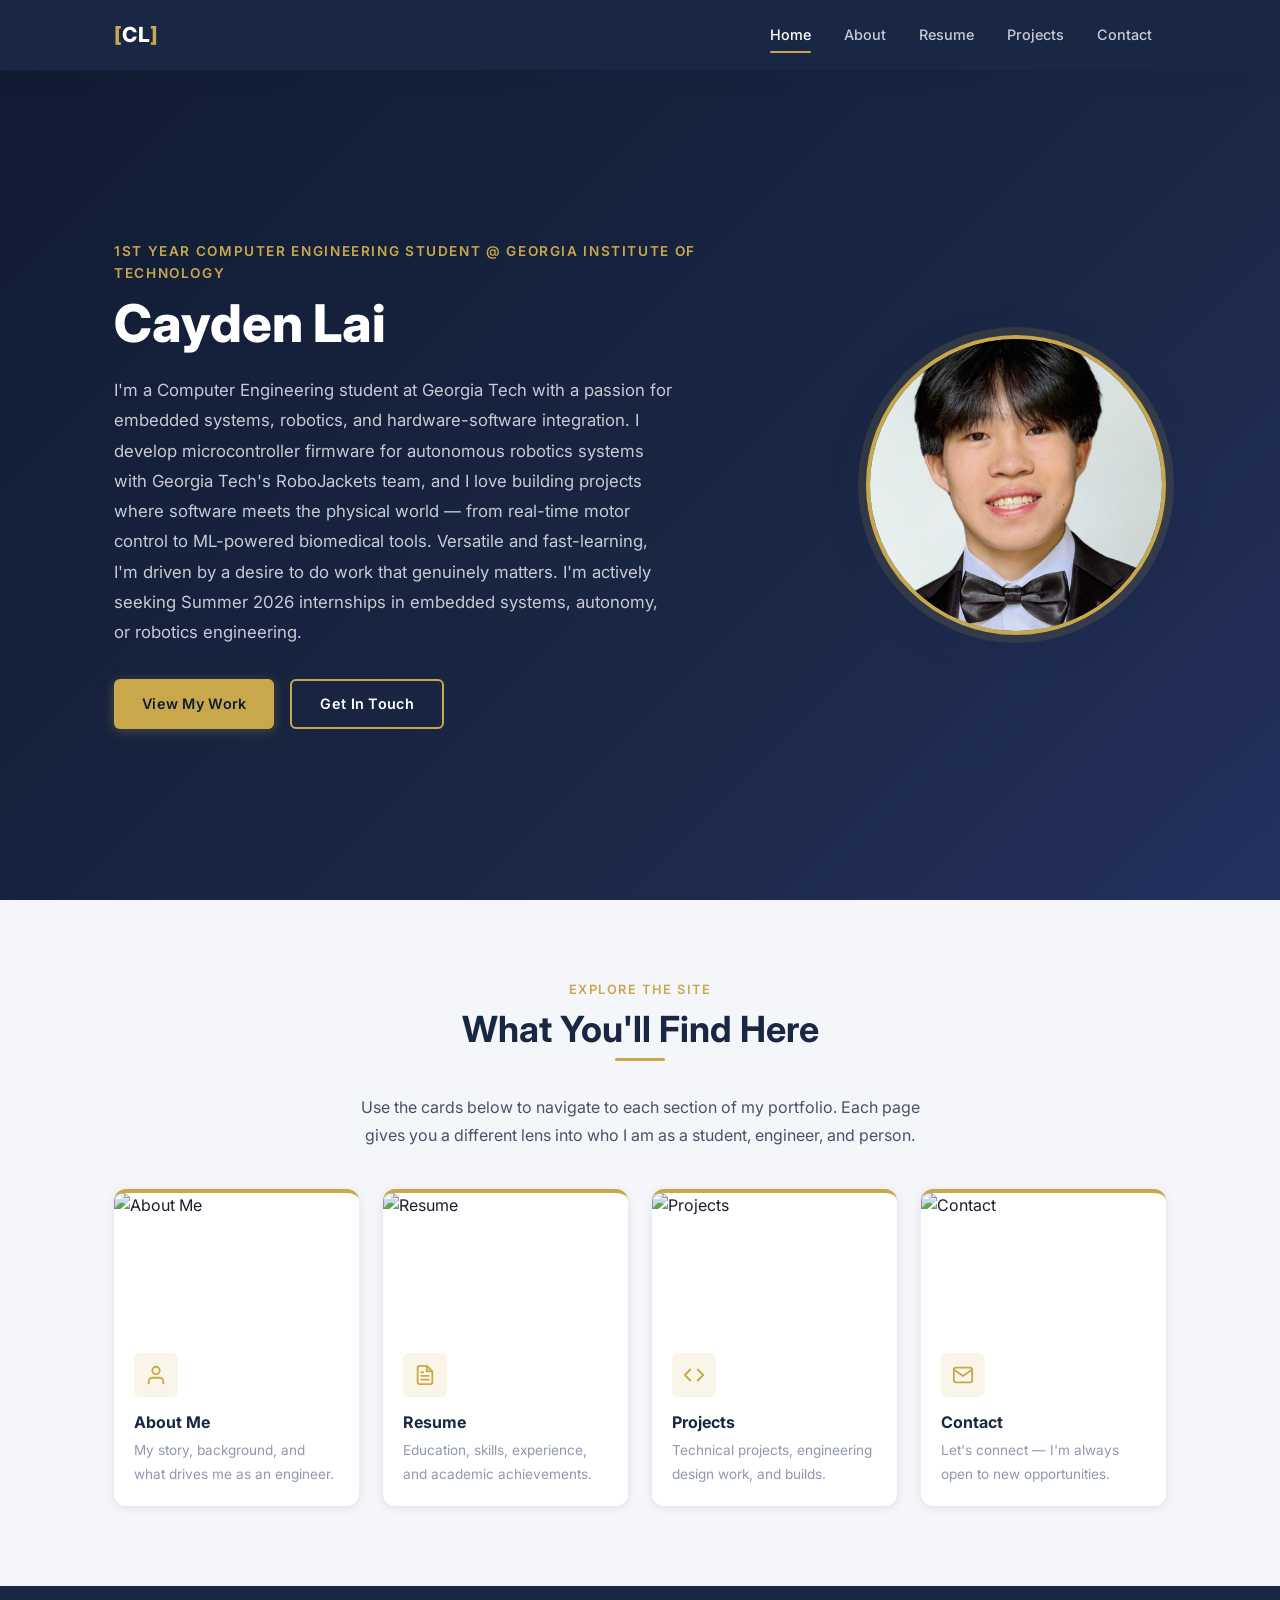
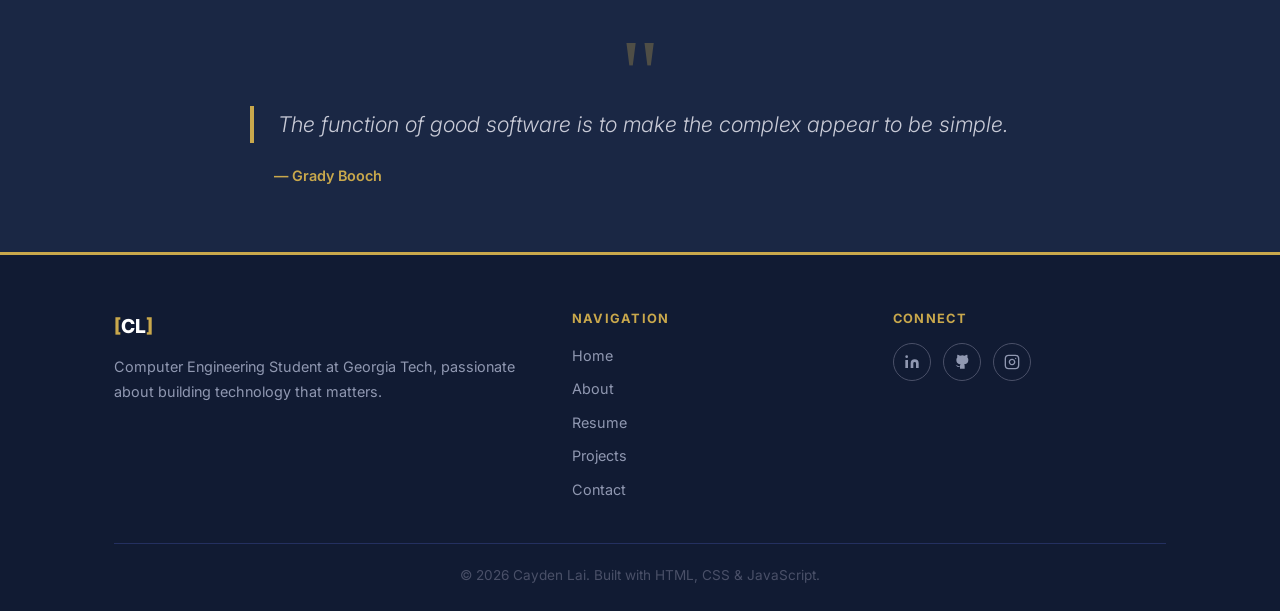
==== commit e09be986: "Update hero description with resume objective statement" ====
--- a/index.html
+++ b/index.html
@@ -50,7 +50,7 @@
             <span class="eyebrow">1st Year Computer Engineering Student @ Georgia Institute of Technology</span>
             <h1>Cayden Lai</h1>
             <p class="hero-desc">
-              I'm a passionate Electrical and Computer Engineering student at Georgia Tech with a deep interest in [FIELD 1, e.g., embedded systems], [FIELD 2, e.g., digital signal processing], and building technology that [YOUR MISSION, e.g., solves real-world problems at scale]. I believe that the most impactful engineers are those who combine rigorous technical skill with creative problem-solving and a drive to keep learning. Whether I'm working on a circuit design, writing firmware, or collaborating on a team project, I bring curiosity and dedication to everything I do.
+              I'm a Computer Engineering student at Georgia Tech with a passion for embedded systems, robotics, and hardware-software integration. I develop microcontroller firmware for autonomous robotics systems with Georgia Tech's RoboJackets team, and I love building projects where software meets the physical world — from real-time motor control to ML-powered biomedical tools. Versatile and fast-learning, I'm driven by a desire to do work that genuinely matters. I'm actively seeking Summer 2026 internships in embedded systems, autonomy, or robotics engineering.
             </p>
             <div class="hero-buttons">
               <a href="projects.html" class="btn-primary">View My Work</a>
--- a/styles.css
+++ b/styles.css
@@ -1322,6 +1322,167 @@
 }
 
 /* ============================================================
+   20b. PROJECT CARDS — STACKED LAYOUT
+   ============================================================ */
+.projects-stack {
+  display: flex;
+  flex-direction: column;
+  gap: 2.5rem;
+}
+
+.project-card {
+  background: var(--white);
+  border-radius: var(--radius-md);
+  box-shadow: var(--shadow-sm);
+  overflow: hidden;
+}
+
+.project-card--featured {
+  border-left: 5px solid var(--gold);
+  background: #fffdf5;
+  box-shadow: var(--shadow-md);
+}
+
+.project-card-body {
+  padding: 1.75rem 2rem;
+}
+
+.project-desc {
+  font-size: 0.95rem;
+  color: var(--gray-700);
+  line-height: 1.7;
+  margin-top: 0.75rem;
+  margin-bottom: 0;
+}
+
+.project-built-with {
+  display: flex;
+  align-items: center;
+  gap: 0.75rem;
+  flex-wrap: wrap;
+}
+
+.project-built-with .project-artifacts-label {
+  margin-bottom: 0;
+}
+
+.project-built-with .tags {
+  margin: 0;
+}
+
+.project-card-meta {
+  display: flex;
+  align-items: center;
+  justify-content: space-between;
+  flex-wrap: wrap;
+  gap: 0.5rem;
+  margin-bottom: 0.25rem;
+}
+
+.project-card-meta .eyebrow {
+  margin-bottom: 0;
+}
+
+.project-date {
+  font-size: 0.85rem;
+  font-weight: 600;
+  color: var(--gray-400);
+  letter-spacing: 0.03em;
+}
+
+.project-card-title {
+  margin-bottom: 0;
+  font-size: clamp(1.4rem, 2.5vw, 2rem);
+}
+
+.project-card-img-wrap {
+  margin-top: 2rem;
+  border-radius: var(--radius-sm);
+  overflow: hidden;
+  border: 1px solid var(--gray-100);
+}
+
+.project-card-img {
+  width: 100%;
+  display: block;
+  max-height: 480px;
+  object-fit: contain;
+  background: var(--off-white);
+}
+
+.project-card-video {
+  width: 100%;
+  height: 480px;
+  border: none;
+  display: block;
+}
+
+.project-card-img-caption {
+  padding: 0.6rem 1rem;
+  font-size: 0.8rem;
+  color: var(--gray-400);
+  background: var(--off-white);
+  margin-bottom: 0;
+  font-style: italic;
+}
+
+.project-artifacts {
+  margin-top: 2rem;
+  padding-top: 1.5rem;
+  border-top: 1px solid var(--gray-100);
+}
+
+.project-artifacts-label {
+  font-size: 0.75rem;
+  font-weight: 700;
+  text-transform: uppercase;
+  letter-spacing: 0.1em;
+  color: var(--gray-400);
+  display: block;
+  margin-bottom: 0.6rem;
+}
+
+.tag--artifact {
+  display: inline-flex;
+  align-items: center;
+  gap: 0.35rem;
+  cursor: pointer;
+  text-decoration: none;
+  transition: background var(--transition), color var(--transition), transform var(--transition);
+}
+
+.tag--artifact:hover {
+  background: var(--gold);
+  color: var(--navy-dark);
+  transform: translateY(-1px);
+}
+
+.project-card-footer {
+  margin-top: 1.75rem;
+  padding-top: 1.25rem;
+  border-top: 1px solid var(--gray-100);
+  display: flex;
+  align-items: center;
+  justify-content: space-between;
+  flex-wrap: wrap;
+  gap: 1rem;
+}
+
+.project-course-link {
+  font-size: 0.875rem;
+  font-weight: 600;
+  color: var(--navy);
+  display: inline-flex;
+  align-items: center;
+  gap: 0.3rem;
+  transition: color var(--transition);
+}
+
+.project-course-link:hover {
+  color: var(--gold-dark);
+}
+
+/* ============================================================
    21. SCROLL REVEAL ANIMATIONS
    ============================================================ */
 .reveal {
@@ -1497,6 +1658,16 @@
   .form-row {
     grid-template-columns: 1fr;
   }
+
+  /* Project cards */
+  .project-card-body {
+    padding: 1.25rem 1rem;
+  }
+
+  .project-card-meta {
+    flex-direction: column;
+    align-items: flex-start;
+  }
 }
 
 /* ============================================================
@@ -1523,4 +1694,8 @@
   .skills-grid {
     grid-template-columns: 1fr;
   }
-}
+
+  .project-card-body {
+    padding: 1.25rem 1rem;
+  }
+}
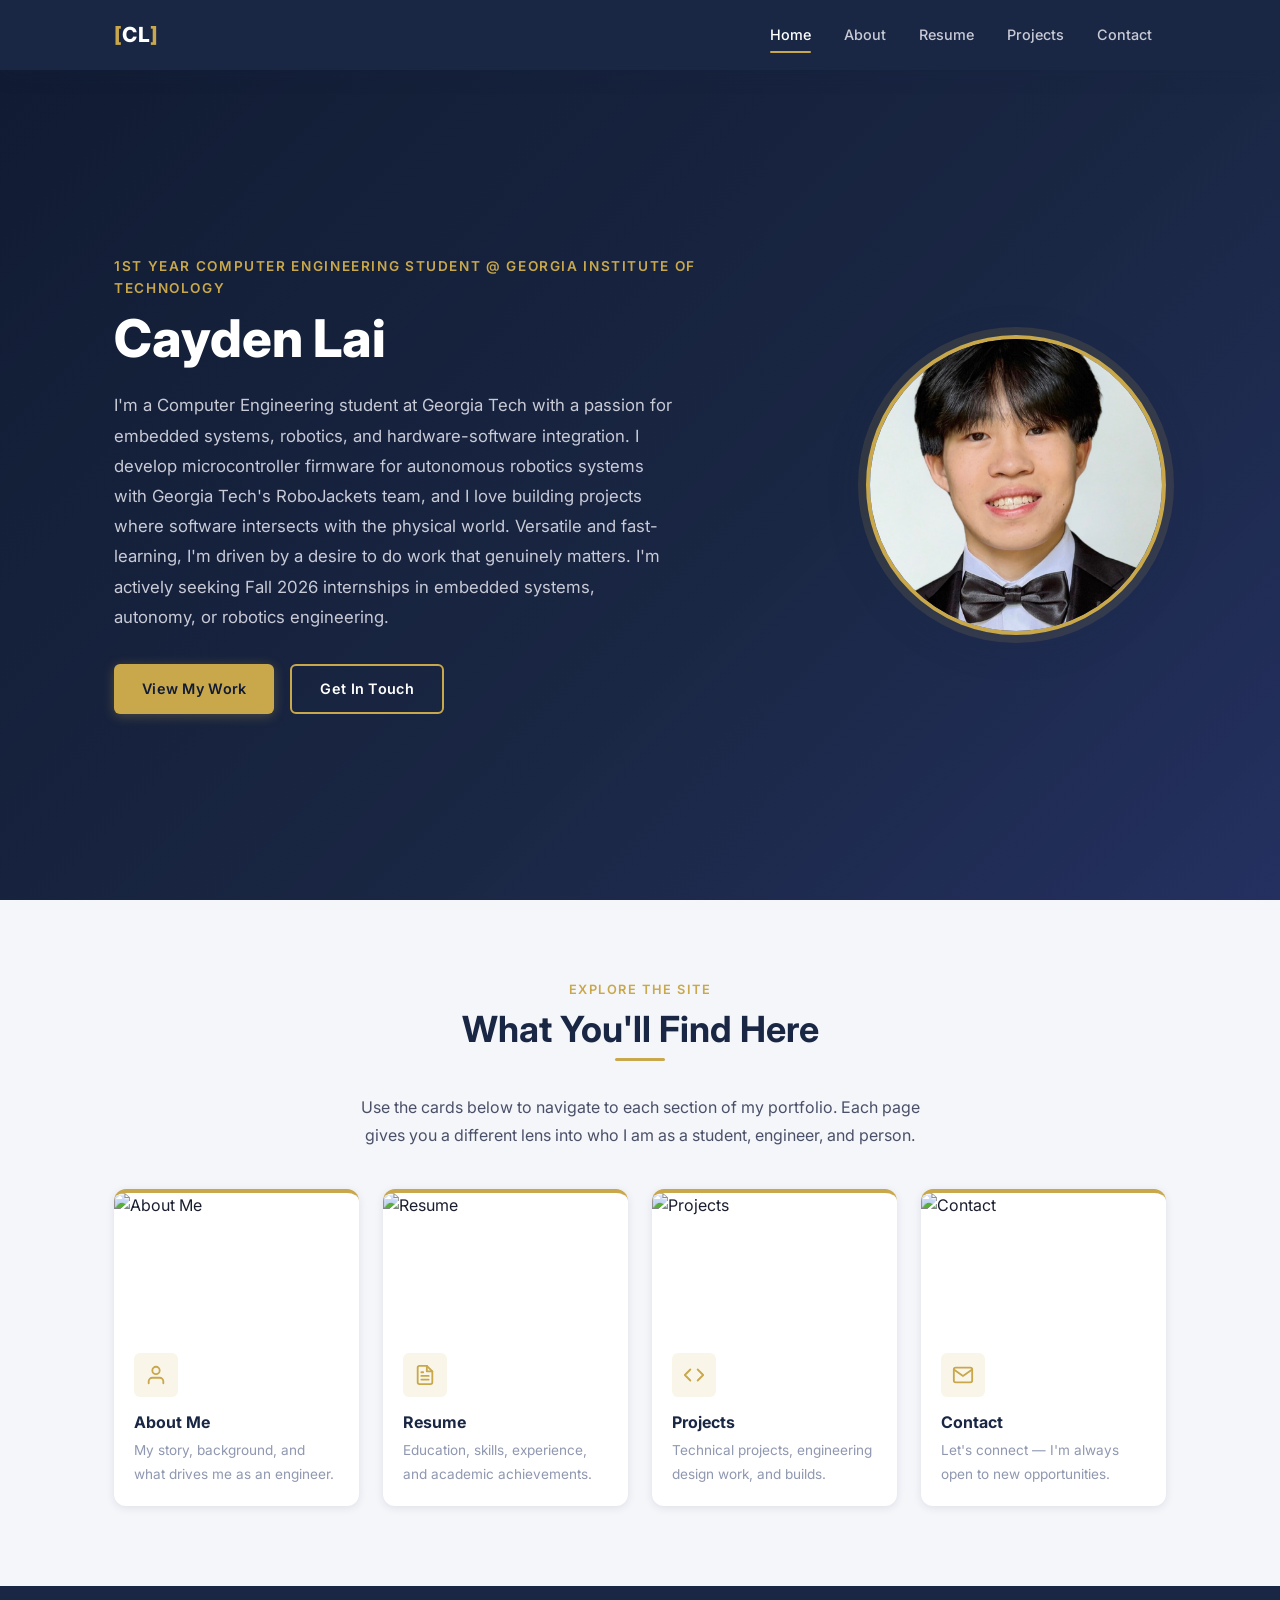
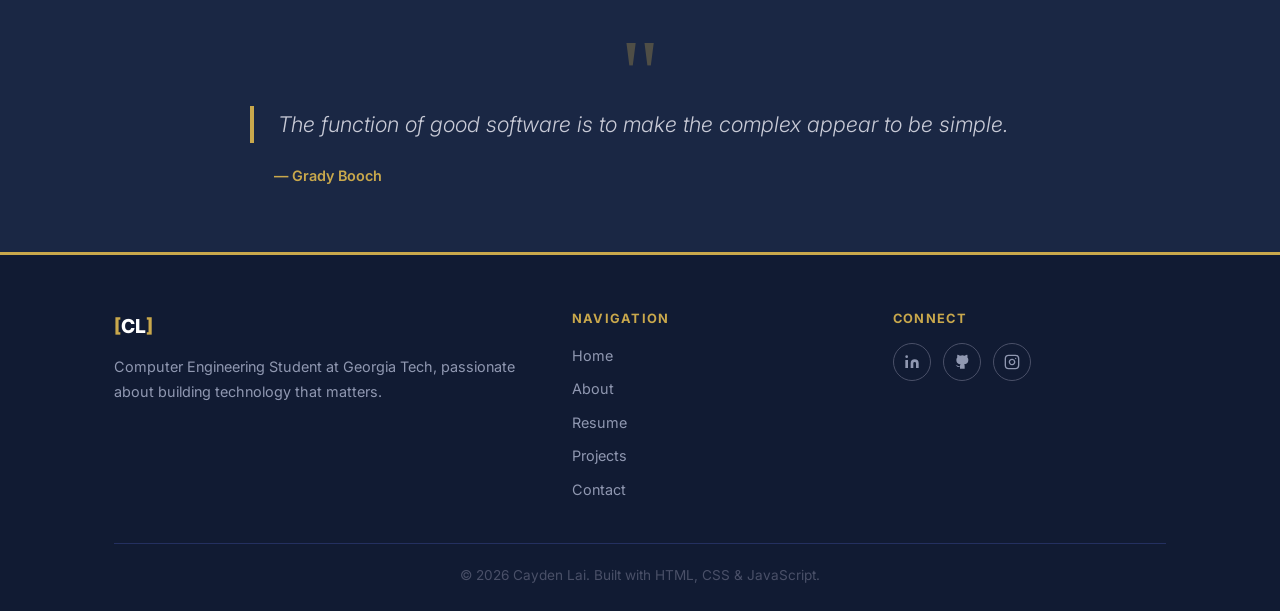
==== commit 8b8b94f6: "Minor changes" ====
--- a/index.html
+++ b/index.html
@@ -50,7 +50,7 @@
             <span class="eyebrow">1st Year Computer Engineering Student @ Georgia Institute of Technology</span>
             <h1>Cayden Lai</h1>
             <p class="hero-desc">
-              I'm a Computer Engineering student at Georgia Tech with a passion for embedded systems, robotics, and hardware-software integration. I develop microcontroller firmware for autonomous robotics systems with Georgia Tech's RoboJackets team, and I love building projects where software meets the physical world — from real-time motor control to ML-powered biomedical tools. Versatile and fast-learning, I'm driven by a desire to do work that genuinely matters. I'm actively seeking Summer 2026 internships in embedded systems, autonomy, or robotics engineering.
+              I'm a Computer Engineering student at Georgia Tech with a passion for embedded systems, robotics, and hardware-software integration. I develop microcontroller firmware for autonomous robotics systems with Georgia Tech's RoboJackets team, and I love building projects where software intersects with the physical world. Versatile and fast-learning, I'm driven by a desire to do work that genuinely matters. I'm actively seeking Fall 2026 internships in embedded systems, autonomy, or robotics engineering.
             </p>
             <div class="hero-buttons">
               <a href="projects.html" class="btn-primary">View My Work</a>
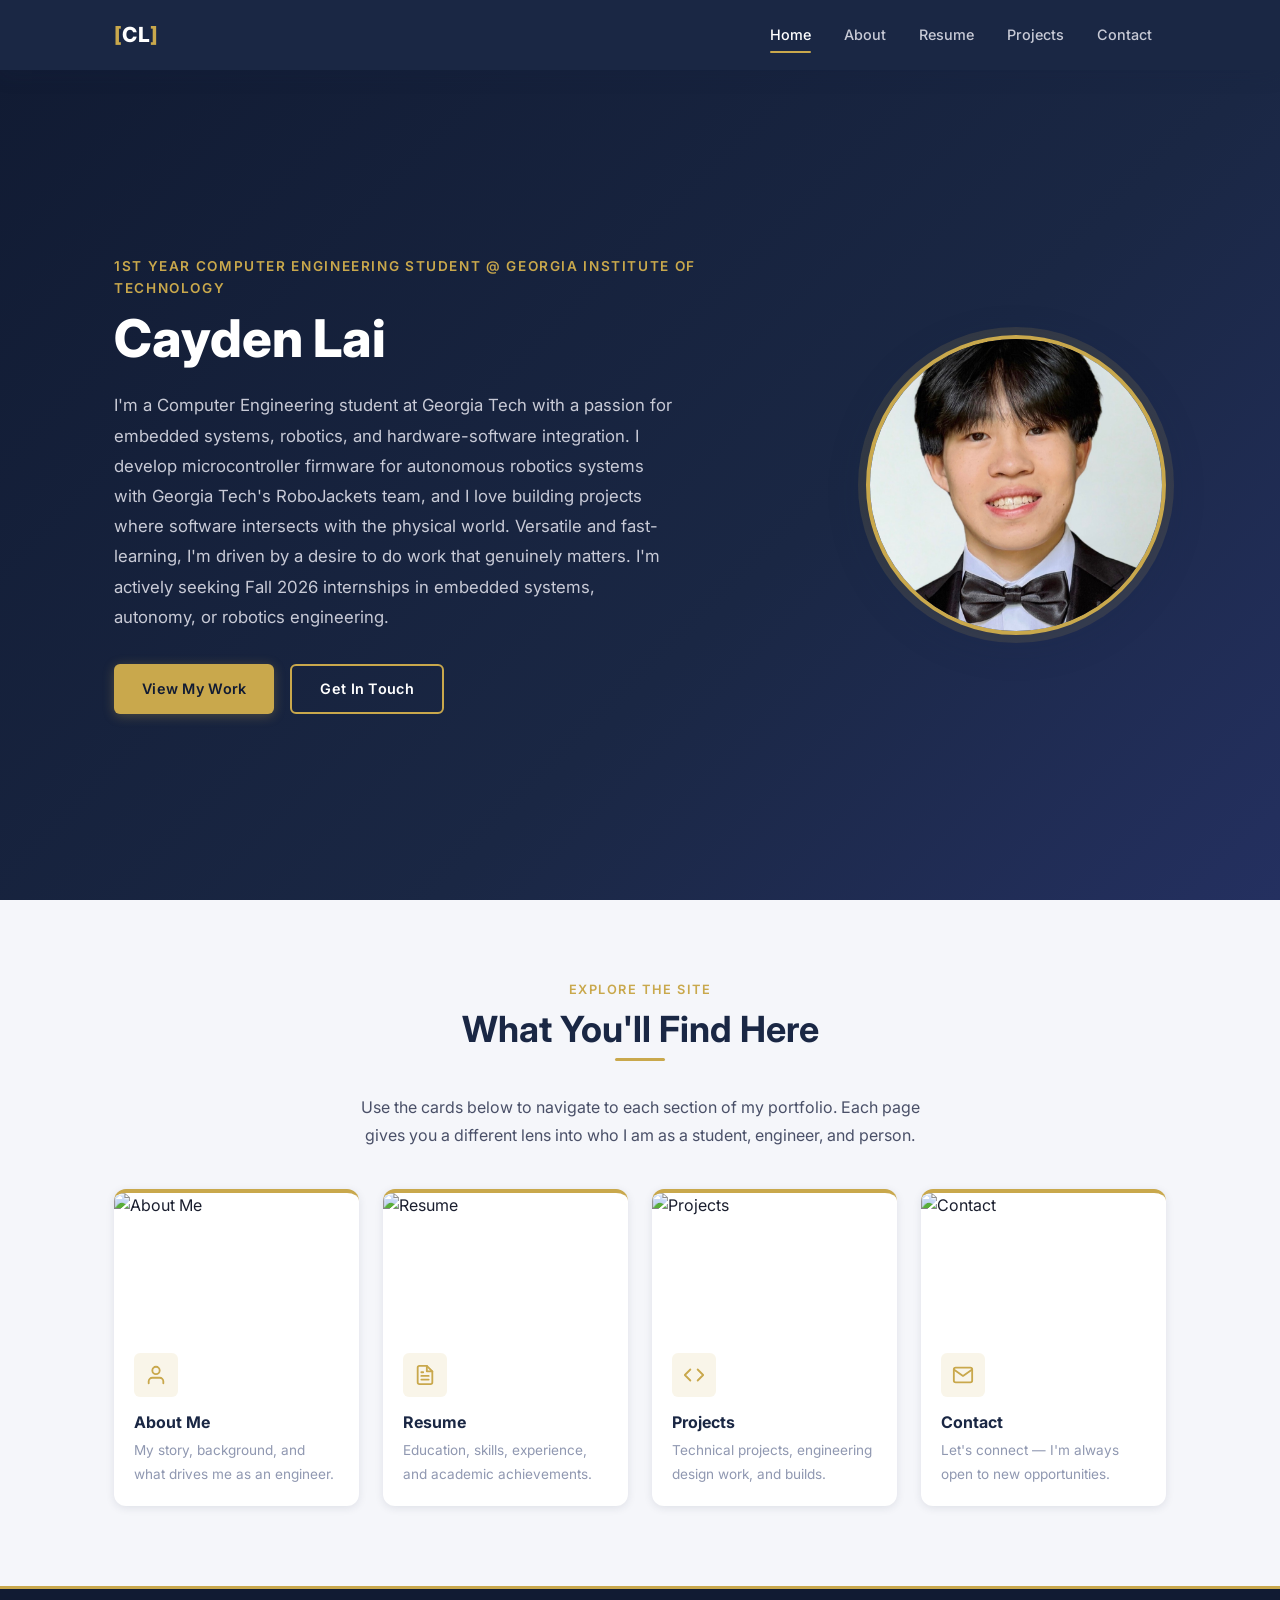
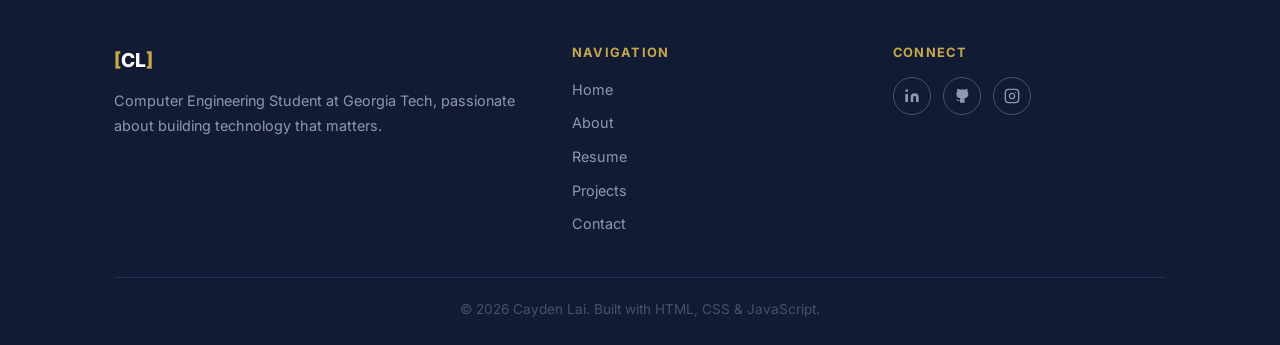
==== commit 2af0847a: "Minor" ====
--- a/index.html
+++ b/index.html
@@ -151,24 +151,6 @@
       </div>
     </section>
 
-    <!-- ========================================================
-         QUOTE SECTION
-         Replace the quote below with your own favorite quote.
-    ======================================================== -->
-    <section class="quote-section" aria-label="Inspirational quote">
-      <div class="container">
-        <div class="quote-wrap reveal">
-          <span class="quote-mark">"</span>
-          <blockquote>
-            <!-- [REPLACE WITH YOUR FAVORITE QUOTE] -->
-            The function of good software is to make the complex appear to be simple.
-          </blockquote>
-          <!-- [REPLACE WITH QUOTE AUTHOR] -->
-          <p class="quote-attribution">— Grady Booch</p>
-        </div>
-      </div>
-    </section>
-
   </main>
 
   <!-- ========================================================
--- a/styles.css
+++ b/styles.css
@@ -786,6 +786,169 @@
 /* ============================================================
    14. TIMELINE
    ============================================================ */
+/* Roadmap timeline */
+.roadmap {
+  display: flex;
+  align-items: stretch;
+  gap: 0;
+  margin-top: 1rem;
+}
+
+.roadmap-step {
+  flex: 1;
+  background: var(--white);
+  border-radius: var(--radius-md);
+  box-shadow: var(--shadow-sm);
+  overflow: hidden;
+  display: flex;
+  flex-direction: column;
+}
+
+.roadmap-year {
+  background: var(--navy);
+  color: var(--gold);
+  font-size: 0.72rem;
+  font-weight: 700;
+  text-transform: uppercase;
+  letter-spacing: 0.06em;
+  padding: 0.55rem 1rem;
+  text-align: center;
+}
+
+.roadmap-body {
+  padding: 1.2rem 1.1rem;
+  flex: 1;
+}
+
+.roadmap-body h4 {
+  font-size: 0.95rem;
+  font-weight: 700;
+  color: var(--navy);
+  margin-bottom: 0.5rem;
+}
+
+.roadmap-body p {
+  font-size: 0.84rem;
+  color: var(--gray-700);
+  line-height: 1.65;
+  margin: 0;
+}
+
+.roadmap-arrow {
+  display: flex;
+  align-items: center;
+  color: var(--gold);
+  font-size: 1.75rem;
+  padding: 0 0.25rem;
+  margin-top: 2.15rem; /* align with card body, below year bar */
+  line-height: 1;
+  flex-shrink: 0;
+}
+
+@media (max-width: 768px) {
+  .roadmap {
+    flex-direction: column;
+  }
+
+  .roadmap-arrow {
+    transform: rotate(90deg);
+    margin: 0 auto;
+    padding: 0.1rem 0;
+  }
+}
+
+/* Horizontal timeline */
+.htl-scroll {
+  overflow-x: auto;
+  padding-bottom: 1rem;
+}
+
+.htl {
+  display: flex;
+  align-items: flex-start;
+  position: relative;
+  min-width: max-content;
+  padding: 0 1rem 1rem;
+  gap: 0;
+}
+
+/* connecting line */
+.htl::before {
+  content: '';
+  position: absolute;
+  top: 2.6rem;
+  left: 1rem;
+  right: 1rem;
+  height: 2px;
+  background: var(--gray-100);
+  z-index: 0;
+}
+
+.htl-item {
+  display: flex;
+  flex-direction: column;
+  align-items: center;
+  width: 170px;
+  flex-shrink: 0;
+  position: relative;
+}
+
+.htl-item--future .htl-date,
+.htl-item--future .htl-card {
+  opacity: 0.55;
+}
+
+.htl-date {
+  font-size: 0.75rem;
+  font-weight: 700;
+  color: var(--gold-dark);
+  text-transform: uppercase;
+  letter-spacing: 0.04em;
+  margin-bottom: 0.6rem;
+  text-align: center;
+  white-space: nowrap;
+}
+
+.htl-dot {
+  width: 14px;
+  height: 14px;
+  border-radius: 50%;
+  background: var(--gray-100);
+  border: 3px solid var(--gray-300);
+  z-index: 1;
+  flex-shrink: 0;
+}
+
+.htl-dot--active {
+  background: var(--gold);
+  border-color: var(--gold-dark);
+}
+
+.htl-card {
+  margin-top: 0.75rem;
+  background: var(--white);
+  border-radius: var(--radius-sm);
+  box-shadow: var(--shadow-sm);
+  padding: 0.85rem 0.9rem;
+  width: 100%;
+  text-align: left;
+}
+
+.htl-card h4 {
+  font-size: 0.825rem;
+  font-weight: 700;
+  color: var(--navy);
+  margin-bottom: 0.35rem;
+}
+
+.htl-card p {
+  font-size: 0.775rem;
+  color: var(--gray-700);
+  line-height: 1.55;
+  margin: 0;
+}
+
+/* — keep old classes below so nothing else breaks — */
 .timeline {
   position: relative;
   max-width: 860px;
@@ -890,8 +1053,30 @@
 }
 
 .goals-card h3 {
-  margin-bottom: 1.25rem;
+  margin-bottom: 1.5rem;
   font-size: 1.15rem;
+}
+
+.goal-item {
+  margin-bottom: 1.5rem;
+}
+
+.goal-item:last-child {
+  margin-bottom: 0;
+}
+
+.goal-item h4 {
+  font-size: 1rem;
+  font-weight: 700;
+  color: var(--navy);
+  margin-bottom: 0.4rem;
+}
+
+.goal-item p {
+  font-size: 0.9rem;
+  color: var(--gray-700);
+  line-height: 1.7;
+  margin: 0;
 }
 
 .goals-card ul {
@@ -927,12 +1112,53 @@
   align-items: start;
 }
 
+.story-img-col {
+  display: flex;
+  flex-direction: column;
+  gap: 1rem;
+  position: sticky;
+  top: calc(var(--header-h) + 2rem);
+  align-self: start;
+}
+
 .story-img {
   width: 100%;
   border-radius: var(--radius-md);
   box-shadow: var(--shadow-md);
-  position: sticky;
-  top: calc(var(--header-h) + 2rem);
+  display: block;
+}
+
+.story-img--headshot,
+.story-img--campus {
+  width: 100%;
+  height: 220px;
+  object-fit: cover;
+  border-radius: var(--radius-md);
+}
+
+.story-img--headshot {
+  object-position: center top;
+}
+
+.story-img--campus {
+  object-position: center 40%;
+}
+
+/* ============================================================
+   16b. CAMPUS BANNER
+   ============================================================ */
+.campus-banner {
+  width: 100%;
+  overflow: hidden;
+  max-height: 340px;
+}
+
+.campus-banner-img {
+  width: 100%;
+  height: 340px;
+  object-fit: cover;
+  object-position: center 60%;
+  display: block;
 }
 
 /* ============================================================
@@ -1590,13 +1816,21 @@
     grid-template-columns: 1fr;
   }
 
-  .story-img {
+  .story-img-col {
     max-width: 320px;
     margin: 0 auto;
-    position: static;
+  }
+
+  .story-img--headshot,
+  .story-img--campus {
+    height: 180px;
   }
 
   /* Timeline */
+  .htl-item {
+    width: 140px;
+  }
+
   .timeline::before {
     left: 18px;
   }
